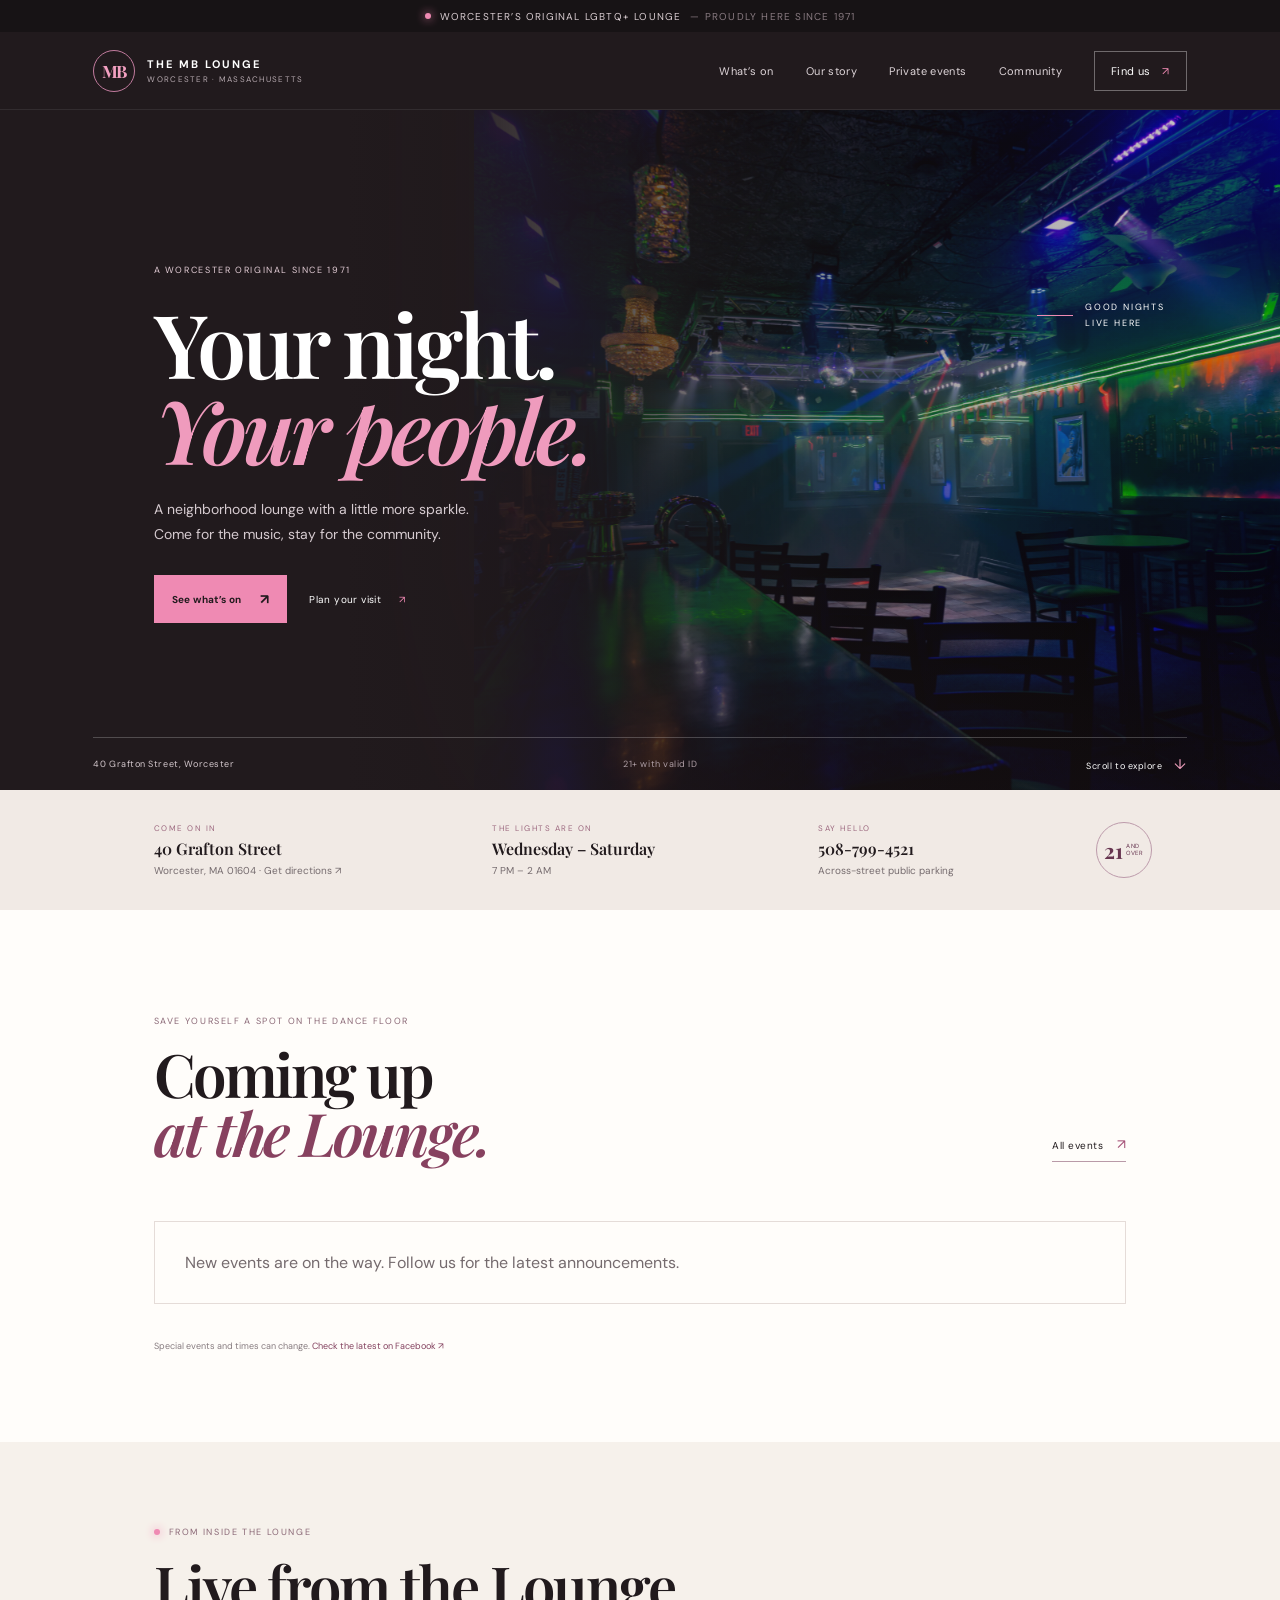
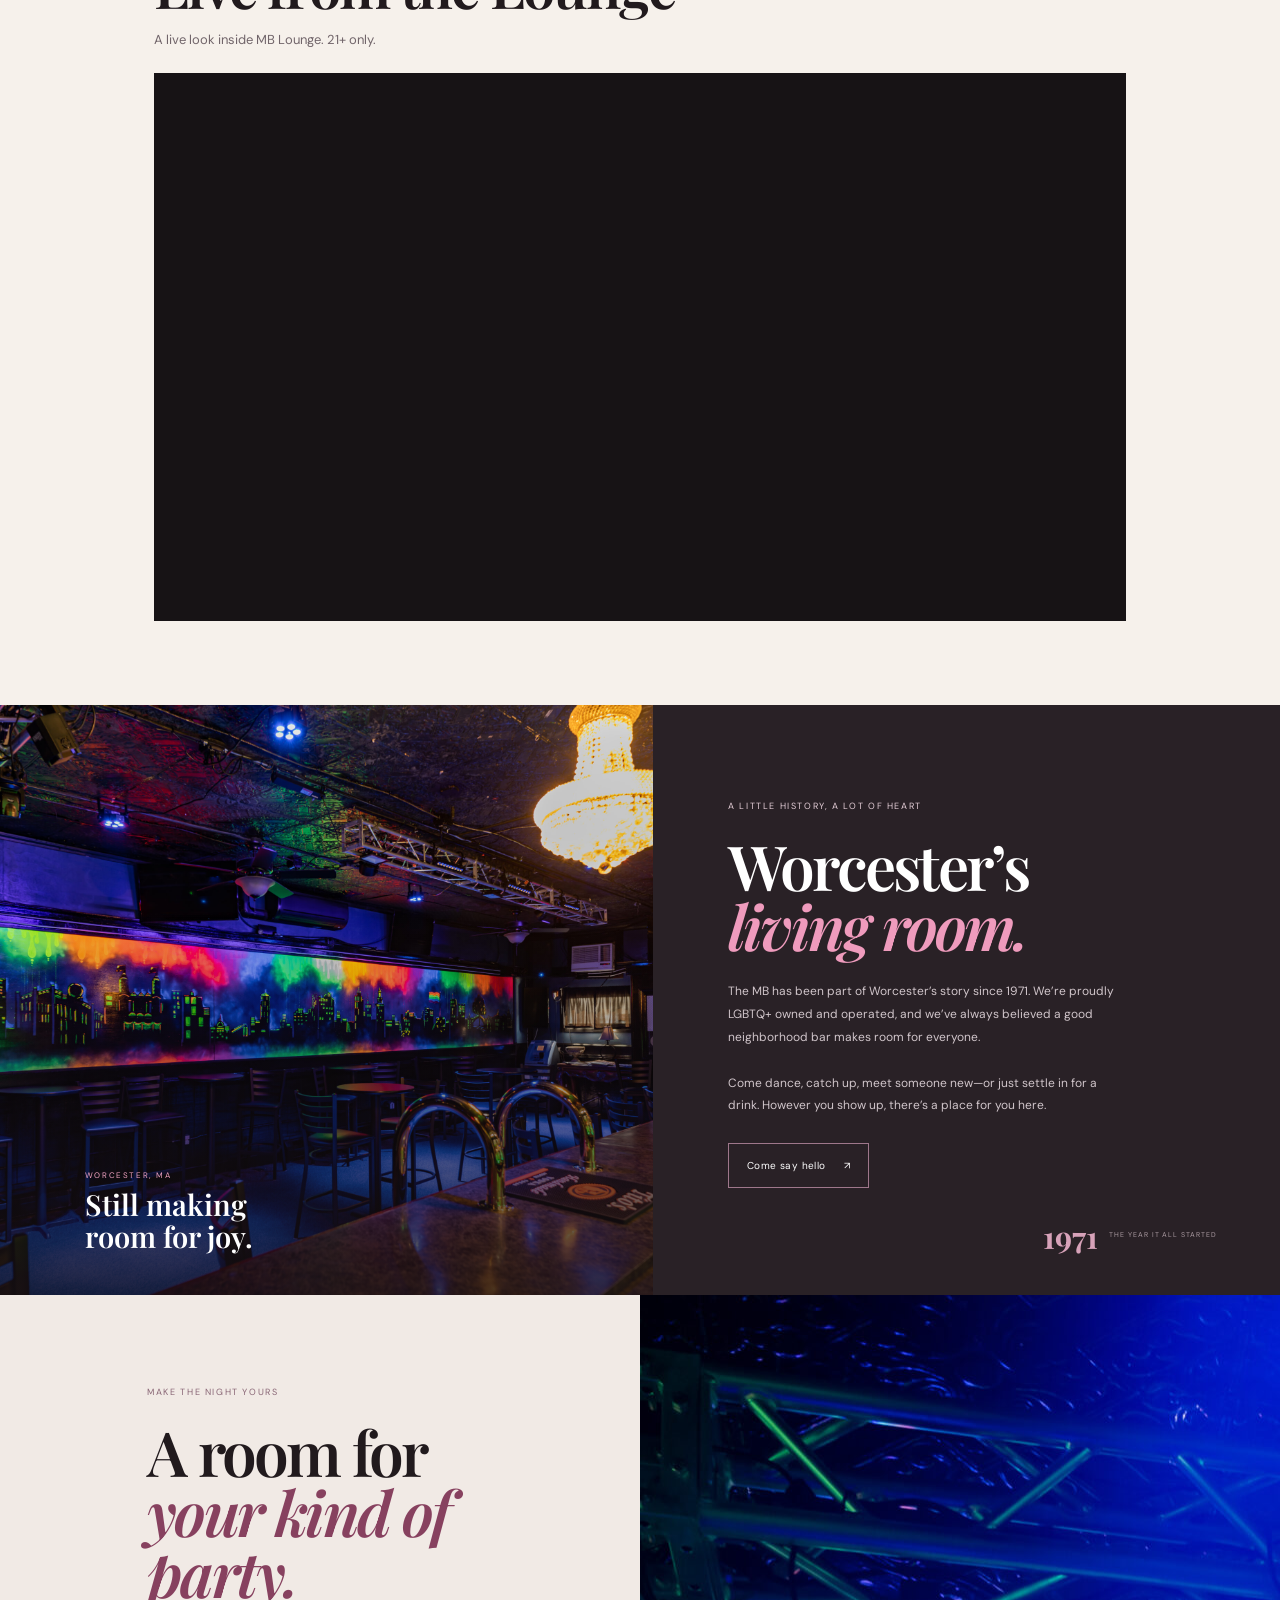
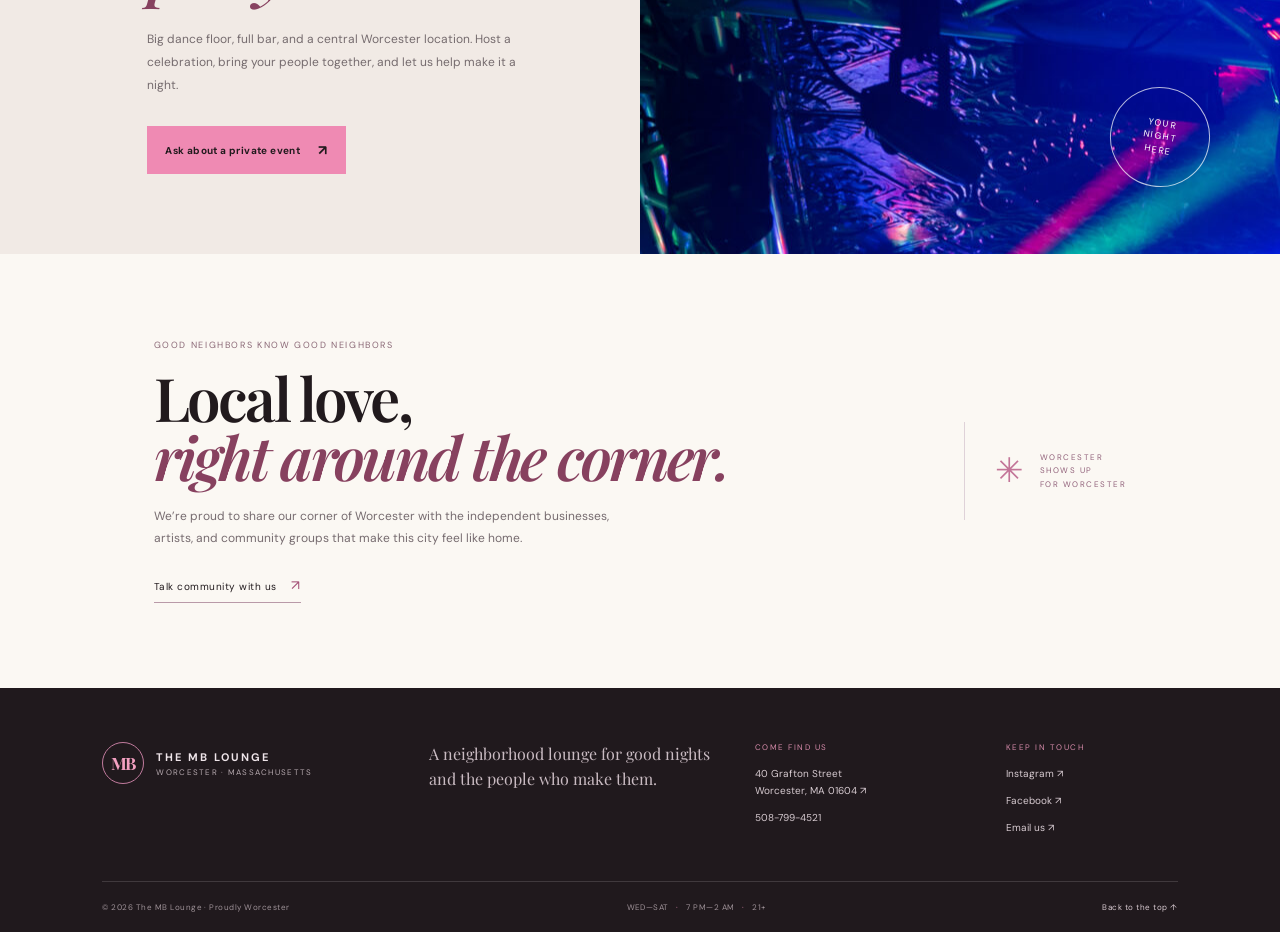
==== index.html @ d14bce2b "Show current events and hide past dates" ====
<!doctype html>
<html lang="en">
  <head>
    <meta charset="UTF-8" />
    <meta name="viewport" content="width=device-width, initial-scale=1" />
    <meta name="theme-color" content="#171315" />
    <meta name="description" content="Since 1971, MB Lounge has been Worcester’s neighborhood LGBTQ+ bar for dancing, trivia, live events, and good company." />
    <title>MB Lounge — Worcester, MA</title>
    <link rel="preconnect" href="https://fonts.googleapis.com" />
    <link rel="preconnect" href="https://fonts.gstatic.com" crossorigin />
    <link href="https://fonts.googleapis.com/css2?family=DM+Sans:wght@400;500;600;700&amp;family=Playfair+Display:wght@600;700;800&amp;display=swap" rel="stylesheet" />
    <link rel="stylesheet" href="styles.css?v=4" />
    <link rel="stylesheet" href="cms-styles.css?v=1" />
    <script src="script.js?v=6" defer></script>
  </head>
  <body>
    <a class="skip-link" href="#main">Skip to content</a>
    <div class="announcement"><span class="live-dot" aria-hidden="true"></span> Worcester’s original LGBTQ+ lounge <span class="announcement-since">— proudly here since 1971</span></div>
    <header class="site-header">
      <a class="brand" href="#home" aria-label="MB Lounge home"><span class="brand-mark">MB</span><span class="brand-copy"><strong>THE MB LOUNGE</strong><small>WORCESTER · MASSACHUSETTS</small></span></a>
      <button class="menu-toggle" aria-expanded="false" aria-controls="primary-nav"><span></span><span></span><span class="sr-only">Toggle navigation</span></button>
      <nav id="primary-nav" class="primary-nav" aria-label="Main navigation"><a href="#events">What’s on</a><a href="#about">Our story</a><a href="#private-events">Private events</a><a href="#community">Community</a><a class="nav-contact" href="#visit">Find us <span aria-hidden="true">↗</span></a></nav>
    </header>
    <main id="main">
      <section class="hero" id="home" aria-labelledby="hero-title">
        <div class="hero-image" role="img" aria-label="The MB Lounge dance floor lit in blue and green"></div>
        <div class="hero-shade"></div>
        <div class="hero-content">
          <p class="eyebrow"><span></span> A Worcester original since 1971</p>
          <h1 id="hero-title">Your night.<br /><em>Your people.</em></h1>
          <p class="hero-intro">A neighborhood lounge with a little more sparkle. Come for the music, stay for the community.</p>
          <div class="hero-actions"><a class="button button-primary" href="#events">See what’s on <span aria-hidden="true">↘</span></a><a class="button button-quiet" href="#visit">Plan your visit <span aria-hidden="true">↗</span></a></div>
        </div>
        <div class="hero-note"><span class="note-rule"></span><span>GOOD NIGHTS<br />LIVE HERE</span></div>
        <div class="hero-bottom"><span>40 Grafton Street, Worcester</span><span class="hero-bottom-center">21+ with valid ID</span><a href="#events">Scroll to explore <span aria-hidden="true">↓</span></a></div>
      </section>

      <section class="visit-strip" id="visit" aria-label="Hours and location">
        <div class="visit-item visit-address"><span class="strip-label">COME ON IN</span><strong>40 Grafton Street</strong><span>Worcester, MA 01604 · <a href="https://maps.google.com/?q=40+Grafton+Street,+Worcester,+MA" target="_blank" rel="noreferrer">Get directions ↗</a></span></div>
        <div class="visit-item visit-hours"><span class="strip-label">THE LIGHTS ARE ON</span><strong>Wednesday – Saturday</strong><span>7 PM – 2 AM</span></div>
        <div class="visit-item visit-phone"><span class="strip-label">SAY HELLO</span><strong><a href="tel:+15087994521">508-799-4521</a></strong><span>Across-street public parking</span></div>
        <div class="age-badge"><span>21</span><small>AND<br />OVER</small></div>
      </section>

      <section class="section events-section" id="events">
        <div class="section-heading reveal"><div><p class="eyebrow eyebrow-dark"><span></span> Save yourself a spot on the dance floor</p><h2>Coming up<br /><em>at the Lounge.</em></h2></div><a class="text-link" href="https://www.facebook.com/MBLoungeWorcester/events" target="_blank" rel="noreferrer">All events <span aria-hidden="true">↗</span></a></div>
        <div class="event-grid">
          <article class="event-card reveal"><div class="event-date"><span>LIVE</span><strong>NOW</strong></div><div class="event-copy"><span class="event-type">SPECIAL EVENTS</span><h3>Something to celebrate</h3><p>Drag, DJs, theme nights, and more. See what’s coming next.</p><span class="event-time">Check dates and details <i>·</i> 21+</span></div><a class="event-arrow" href="https://www.facebook.com/MBLoungeWorcester/events" target="_blank" rel="noreferrer" aria-label="See upcoming Facebook events">↗</a></article>
          <article class="event-card reveal"><div class="event-date"><span>ON</span><strong>MIC</strong></div><div class="event-copy"><span class="event-type">SING IT YOUR WAY</span><h3>Karaoke nights</h3><p>Your song is waiting. Check our socials for the next sing-along.</p><span class="event-time">Follow for the latest <i>·</i> 21+</span></div><a class="event-arrow" href="https://www.instagram.com/mb.lounge1/" target="_blank" rel="noreferrer" aria-label="See Instagram updates">↗</a></article>
          <article class="event-card event-card-featured reveal"><div class="event-date"><span>AFTER</span><strong>DARK</strong></div><div class="event-copy"><span class="event-type">LIGHTS DOWN, MUSIC UP</span><h3>Dance floor nights</h3><p>Big energy, familiar faces, and a dance floor that feels like yours.</p><span class="event-time">Wed–Sat <i>·</i> 21+</span></div><a class="event-arrow" href="https://www.facebook.com/MBLoungeWorcester/events" target="_blank" rel="noreferrer" aria-label="See event schedule">↗</a></article>
        </div>
        <p class="events-footnote">Special events and times can change. <a href="https://www.facebook.com/MBLoungeWorcester/events" target="_blank" rel="noreferrer">Check the latest on Facebook ↗</a></p>
      </section>

      <section class="story-section" id="about">
        <div class="story-photo reveal"><div class="photo-caption"><span>WORCESTER, MA</span><strong>Still making<br />room for joy.</strong></div></div>
        <div class="story-copy reveal"><p class="eyebrow"><span></span> A little history, a lot of heart</p><h2>Worcester’s<br /><em>living room.</em></h2><p>The MB has been part of Worcester’s story since 1971. We’re proudly LGBTQ+ owned and operated, and we’ve always believed a good neighborhood bar makes room for everyone.</p><p>Come dance, catch up, meet someone new—or just settle in for a drink. However you show up, there’s a place for you here.</p><a class="button button-outline" href="#visit">Come say hello <span aria-hidden="true">↗</span></a><div class="story-years"><strong>1971</strong><span>THE YEAR IT ALL<br />STARTED</span></div></div>
      </section>

      <section class="private-section" id="private-events"><div class="private-copy reveal"><p class="eyebrow"><span></span> Make the night yours</p><h2>A room for<br /><em>your kind of party.</em></h2><p>Big dance floor, full bar, and a central Worcester location. Host a celebration, bring your people together, and let us help make it a night.</p><a class="button button-primary" href="mailto:mblounge1@gmail.com">Ask about a private event <span aria-hidden="true">↗</span></a></div><div class="private-image reveal" role="img" aria-label="Colorful dance floor lights at a lively celebration"><span class="image-stamp">YOUR<br />NIGHT<br />HERE</span></div></section>

      <section class="community-section" id="community"><div class="community-inner reveal"><p class="eyebrow eyebrow-dark"><span></span> Good neighbors know good neighbors</p><h2>Local love,<br /><em>right around the corner.</em></h2><p>We’re proud to share our corner of Worcester with the independent businesses, artists, and community groups that make this city feel like home.</p><a class="text-link" href="mailto:mblounge1@gmail.com">Talk community with us <span aria-hidden="true">↗</span></a></div><div class="community-side"><span class="community-star">✳</span><span>WORCESTER<br />SHOWS UP<br />FOR WORCESTER</span></div></section>
    </main>
    <footer class="site-footer"><div class="footer-main"><a class="brand brand-footer" href="#home"><span class="brand-mark">MB</span><span class="brand-copy"><strong>THE MB LOUNGE</strong><small>WORCESTER · MASSACHUSETTS</small></span></a><div class="footer-blurb">A neighborhood lounge for good nights<br />and the people who make them.</div><div class="footer-contact"><span class="strip-label">COME FIND US</span><a href="https://maps.google.com/?q=40+Grafton+Street,+Worcester,+MA" target="_blank" rel="noreferrer">40 Grafton Street<br />Worcester, MA 01604 ↗</a><a href="tel:+15087994521">508-799-4521</a></div><div class="footer-contact"><span class="strip-label">KEEP IN TOUCH</span><a href="https://www.instagram.com/mb.lounge1/" target="_blank" rel="noreferrer">Instagram ↗</a><a href="https://www.facebook.com/MBLoungeWorcester/" target="_blank" rel="noreferrer">Facebook ↗</a><a href="mailto:mblounge1@gmail.com">Email us ↗</a></div></div><div class="footer-bottom"><span>© <span id="year"></span> The MB Lounge · Proudly Worcester</span><span>WED—SAT <i>·</i> 7 PM—2 AM <i>·</i> 21+</span><a href="#home">Back to the top ↑</a></div></footer>
  </body>
</html>
---- styles.css ----
:root{--ink:#211a1d;--plum:#2d2027;--wine:#682b4b;--pink:#ef8ab3;--highlight:#ef9bbd;--cream:#f6f1eb;--paper:#fffdfa;--muted:#8e8386;--line:rgba(255,255,255,.15);--serif:'Playfair Display',Georgia,serif;--sans:'DM Sans',Arial,sans-serif}*{box-sizing:border-box}html{scroll-behavior:smooth;scroll-padding-top:90px}body{margin:0;background:var(--paper);color:var(--ink);font-family:var(--sans);font-size:16px;-webkit-font-smoothing:antialiased}a{color:inherit}.skip-link{position:absolute;top:-60px;left:16px;z-index:20;background:white;padding:12px}.skip-link:focus{top:10px}.sr-only{position:absolute;width:1px;height:1px;padding:0;margin:-1px;overflow:hidden;clip:rect(0,0,0,0);white-space:nowrap;border:0}.announcement{height:32px;background:#171315;color:#d9cdd1;display:flex;align-items:center;justify-content:center;gap:9px;font-size:10px;letter-spacing:.12em;text-transform:uppercase}.live-dot,.eyebrow>span{display:inline-block;width:6px;height:6px;background:var(--pink);border-radius:50%;box-shadow:0 0 10px #f287b3}.announcement-since{color:#887a80}.site-header{height:78px;padding:0 7.3%;background:#211a1d;color:white;display:flex;align-items:center;justify-content:space-between;position:relative;z-index:10;border-bottom:1px solid rgba(255,255,255,.08)}.brand{display:flex;align-items:center;gap:12px;text-decoration:none}.brand-mark{height:42px;width:42px;border:1px solid #c17b9d;color:#f3a0c1;border-radius:50%;display:grid;place-items:center;font:700 17px var(--serif);letter-spacing:-2px;padding-right:2px}.brand-copy{display:flex;flex-direction:column;gap:3px}.brand-copy strong{font-size:11px;letter-spacing:.18em}.brand-copy small{font-size:8px;letter-spacing:.16em;color:#b6a9af}.primary-nav{display:flex;gap:32px;align-items:center}.primary-nav>a{font-size:11px;letter-spacing:.035em;text-decoration:none;color:#ded5d9;transition:color .2s}.primary-nav>a:hover,.primary-nav>a:focus-visible{color:#f3a0c1}.primary-nav .nav-contact{border:1px solid rgba(255,255,255,.35);padding:12px 16px;color:white}.nav-contact span{margin-left:8px;color:var(--pink)}.menu-toggle{display:none}.hero{height:min(680px,calc(100svh - 110px));min-height:560px;background:var(--ink);color:white;position:relative;overflow:hidden;display:flex;align-items:center}.hero-image,.hero-shade{position:absolute;inset:0}.hero-image{left:37%;background-image:url('assets/lounge/mb-lounge-dance-floor.jpg');background-position:center 45%;background-size:cover;animation:hero-arrive 1.3s ease-out both}.hero-shade{background:linear-gradient(90deg,var(--ink) 0%,var(--ink) 27%,rgba(33,26,29,.91) 39%,rgba(33,26,29,.43) 66%,rgba(33,26,29,.2) 100%),linear-gradient(0deg,rgba(20,13,17,.56),transparent 32%)}.hero-content{position:relative;z-index:1;margin-left:12%;margin-top:-13px;max-width:500px;animation:content-arrive .8s .12s both}.eyebrow{font-size:9px;letter-spacing:.18em;text-transform:uppercase;color:#e3cdd6;display:flex;align-items:center;gap:9px;margin:0 0 24px}.eyebrow>span{flex:none}.hero h1,.section h2,.story-copy h2,.private-copy h2,.community-inner h2{font:600 clamp(52px,7vw,88px)/.98 var(--serif);letter-spacing:-.045em;margin:0}.hero h1 em,.section h2 em,.story-copy h2 em,.private-copy h2 em,.community-inner h2 em{font-weight:600;color:var(--highlight)}.hero-intro{color:#d6cbd0;font-size:14px;line-height:1.8;max-width:350px;margin:25px 0 28px}.hero-actions{display:flex;align-items:center;gap:22px}.button{display:inline-flex;align-items:center;justify-content:space-between;gap:18px;padding:15px 18px;font-size:10px;letter-spacing:.04em;text-decoration:none;transition:transform .2s,background .2s,color .2s,border-color .2s}.button:hover{transform:translateY(-2px)}.button-primary{background:var(--pink);color:var(--ink);font-weight:700}.button-primary:hover{background:#f1a6c4}.button-primary span{font-size:14px}.button-quiet{color:white;padding-left:0}.button-quiet span{color:var(--pink)}.hero-note{position:absolute;right:9%;top:28%;font-size:9px;line-height:1.7;letter-spacing:.2em;color:#fff;text-align:left;display:flex;align-items:center;gap:12px}.note-rule{height:1px;width:36px;background:var(--pink)}.hero-bottom{position:absolute;z-index:1;bottom:0;height:53px;left:7.3%;right:7.3%;border-top:1px solid rgba(255,255,255,.22);display:flex;align-items:center;justify-content:space-between;color:#d4c8cd;font-size:9px;letter-spacing:.06em}.hero-bottom-center{color:#af9fa6}.hero-bottom a{color:white;text-decoration:none}.hero-bottom a span{color:#f1a1bf;margin-left:9px;font-size:14px}.visit-strip{position:relative;display:grid;grid-template-columns:1.25fr 1.2fr 1fr auto;align-items:center;padding:27px 10% 27px 12%;gap:35px;background:#f1eae5;min-height:120px}.visit-item{display:flex;flex-direction:column;gap:5px}.strip-label{font-size:8px;letter-spacing:.19em;color:#9c687f}.visit-item strong{font:600 16px var(--serif)}.visit-item>span:last-child{font-size:10px;color:#756b6e}.visit-item a{text-decoration:none}.visit-item a:hover{text-decoration:underline}.age-badge{height:56px;width:56px;border:1px solid #bd9bab;border-radius:50%;display:flex;align-items:center;justify-content:center;color:#673550;gap:3px}.age-badge>span{font:700 21px var(--serif)}.age-badge small{font-size:6px;line-height:1.1;letter-spacing:.1em}.section{padding:105px 12% 90px}.events-section{background:var(--paper)}.section-heading{display:flex;align-items:flex-end;justify-content:space-between;margin-bottom:43px}.eyebrow-dark{color:#8a6876;margin-bottom:17px}.section h2,.community-inner h2{color:var(--ink);font-size:clamp(42px,5vw,60px)}.section h2 em,.community-inner h2 em{color:#87415f}.text-link{font-size:10px;letter-spacing:.05em;text-decoration:none;border-bottom:1px solid #b99aa8;padding-bottom:8px;white-space:nowrap}.text-link span{color:#a45076;margin-left:10px;font-size:14px}.text-link:hover{color:#8d3f63}.event-grid{display:grid;grid-template-columns:repeat(3,1fr);gap:12px}.event-card{min-height:205px;border:1px solid #e5dcd8;background:#fff;padding:23px 20px;display:grid;grid-template-columns:46px 1fr 22px;gap:15px;position:relative;transition:transform .25s,box-shadow .25s,border-color .25s}.event-card:hover{transform:translateY(-4px);box-shadow:0 16px 35px rgba(52,30,40,.08);border-color:#cbaabd}.event-card-featured{background:#30242b;color:white;border-color:#30242b}.event-date{height:45px;width:44px;border-right:1px solid #d8cbd0;display:flex;flex-direction:column;justify-content:center;gap:2px}.event-card-featured .event-date{border-color:#77636d}.event-date span{font-size:7px;letter-spacing:.15em;color:#997285}.event-date strong{font-size:12px;letter-spacing:.09em}.event-copy{padding-top:2px}.event-type{font-size:7px;letter-spacing:.16em;color:#a8718c}.event-copy h3{font:600 21px var(--serif);margin:11px 0 7px}.event-copy p{font-size:10px;line-height:1.6;color:#82777b;margin:0 0 16px}.event-card-featured .event-copy p{color:#c4b7bd}.event-time{font-size:8px;color:#76686e;letter-spacing:.025em}.event-card-featured .event-time{color:#d4c5cc}.event-time i{font-style:normal;color:#cf7fa0;padding:0 4px}.event-arrow{font-size:13px;color:#a96883;text-decoration:none;justify-self:end}.events-footnote{font-size:9px;color:#867b7f;margin:20px 0 0}.events-footnote a{color:#83415e;text-decoration:none}.story-section{display:grid;grid-template-columns:1.02fr .98fr;min-height:590px;background:#292126;color:white}.story-photo{min-height:590px;position:relative;background:url('assets/lounge/mb-lounge-bar-wide.jpg') center/cover}.story-photo:after{content:'';position:absolute;inset:35% 0 0;background:linear-gradient(0deg,rgba(24,17,21,.8),transparent)}.photo-caption{position:absolute;z-index:1;bottom:42px;left:13%;display:flex;flex-direction:column;gap:8px;color:white}.photo-caption span{font-size:8px;letter-spacing:.2em;color:#f0a3c1}.photo-caption strong{font:600 29px/1.12 var(--serif)}.story-copy{padding:95px 14% 80px 12%;position:relative}.story-copy h2,.private-copy h2{font-size:clamp(43px,5vw,62px)}.story-copy>p:not(.eyebrow),.private-copy>p:not(.eyebrow){font-size:12px;line-height:1.9;color:#d0c5ca;max-width:390px}.story-copy>p:not(.eyebrow){margin:23px 0 12px}.button-outline{border:1px solid #9e778b;color:white;margin-top:14px}.button-outline:hover{background:#4b3442}.story-years{position:absolute;right:10%;bottom:38px;display:flex;align-items:center;gap:11px;color:#d7a2b9}.story-years strong{font:700 31px var(--serif)}.story-years span{font-size:7px;letter-spacing:.14em;line-height:1.5;color:#aa9aa1}.private-section{display:grid;grid-template-columns:1fr 1fr;min-height:500px;background:#f1eae5}.private-copy{padding:91px 8% 80px 23%;align-self:center}.private-copy .eyebrow{color:#896675}.private-copy h2{color:var(--ink)}.private-copy h2 em{color:#87415f}.private-copy>p:not(.eyebrow){color:#756b6e;margin:24px 0}.private-copy .button{margin-top:6px}.private-image{position:relative;min-height:500px;overflow:hidden;background:linear-gradient(0deg,rgba(39,23,33,.28),rgba(39,23,33,.05)),url('assets/lounge/mb-lounge-bar-taps.jpg') center/cover}.image-stamp{position:absolute;right:11%;bottom:12%;width:100px;height:100px;border-radius:50%;border:1px solid rgba(255,255,255,.7);display:grid;place-items:center;text-align:center;color:white;font-size:9px;line-height:1.5;letter-spacing:.17em;transform:rotate(10deg)}.community-section{padding:85px 12%;display:flex;align-items:center;justify-content:space-between;background:#fbf8f3;min-height:365px}.community-inner{max-width:580px}.community-inner>p:not(.eyebrow){font-size:12px;line-height:1.8;max-width:465px;color:#766b6f;margin:20px 0}.community-inner .text-link{display:inline-block;margin-top:7px}.community-side{border-left:1px solid #dfd2d8;padding:20px 0 20px 30px;display:flex;align-items:center;gap:15px;font-size:8px;letter-spacing:.19em;line-height:1.7;color:#91617a}.community-star{font-size:34px;color:#c37598}.site-footer{background:#20191d;color:#eee4e9;padding:54px 8% 0}.footer-main{display:grid;grid-template-columns:1.35fr 1.35fr 1fr .8fr;gap:36px;padding-bottom:45px}.brand-footer{align-self:start}.footer-blurb{font:16px/1.55 var(--serif);color:#c9bbc2}.footer-contact{display:flex;flex-direction:column;gap:10px;align-items:flex-start}.footer-contact .strip-label{color:#d68baa;margin-bottom:3px}.footer-contact>a{font-size:10px;line-height:1.7;text-decoration:none;color:#d7cbd1}.footer-contact>a:hover{color:#f1a6c4}.footer-bottom{border-top:1px solid rgba(255,255,255,.14);min-height:51px;display:flex;align-items:center;justify-content:space-between;color:#9e9298;font-size:8px;letter-spacing:.06em}.footer-bottom i{font-style:normal;color:#e28db0;padding:0 5px}.footer-bottom a{color:#d9cbd2;text-decoration:none}.reveal{opacity:0;transform:translateY(16px);transition:opacity .65s ease,transform .65s cubic-bezier(.2,.7,.2,1)}.reveal.is-visible{opacity:1;transform:translateY(0)}@keyframes content-arrive{from{opacity:0;transform:translateY(12px)}to{opacity:1;transform:translateY(0)}}@keyframes hero-arrive{from{transform:scale(1.04);opacity:.6}to{transform:scale(1);opacity:1}}@media(max-width:900px){.site-header{padding:0 5%}.primary-nav{gap:18px}.primary-nav>a{font-size:10px}.hero-content{margin-left:9%}.visit-strip{padding-left:7%;padding-right:7%;gap:20px}.section{padding-left:8%;padding-right:8%}.event-card{padding:18px 14px;grid-template-columns:40px 1fr 18px;gap:11px}.event-copy h3{font-size:18px}.story-copy{padding-right:9%}.private-copy{padding-left:15%}.community-section{padding-left:8%;padding-right:8%}.footer-main{grid-template-columns:1.2fr 1fr 1fr;gap:28px}.footer-blurb{display:none}}@media(max-width:640px){html{scroll-padding-top:68px}.announcement{font-size:8px;letter-spacing:.08em}.announcement-since{display:none}.site-header{height:66px;padding:0 20px}.brand-mark{width:37px;height:37px}.brand-copy strong{font-size:10px}.brand-copy small{font-size:7px}.menu-toggle{display:flex;width:38px;height:38px;border:1px solid rgba(255,255,255,.2);background:transparent;flex-direction:column;gap:5px;align-items:center;justify-content:center}.menu-toggle span:not(.sr-only){height:1px;width:15px;background:white}.primary-nav{display:none;position:absolute;top:66px;left:0;right:0;background:#211a1d;padding:10px 20px 22px;flex-direction:column;align-items:stretch;gap:0;border-top:1px solid rgba(255,255,255,.12)}.primary-nav.is-open{display:flex}.primary-nav>a{padding:14px 3px;border-bottom:1px solid rgba(255,255,255,.1);font-size:12px}.primary-nav .nav-contact{margin-top:12px;text-align:center;padding:13px}.hero{height:680px;min-height:0;max-height:calc(100svh - 98px);align-items:flex-end}.hero-image{left:0;inset:0;background-position:57% center}.hero-shade{background:linear-gradient(0deg,#211a1d 0%,rgba(33,26,29,.92) 20%,rgba(33,26,29,.35) 67%,rgba(33,26,29,.15) 100%),linear-gradient(90deg,rgba(33,26,29,.28),transparent)}.hero-content{margin:0 24px 112px;max-width:440px}.eyebrow{font-size:8px;margin-bottom:19px}.hero h1{font-size:60px}.hero-intro{font-size:12px;max-width:300px;margin:18px 0 21px}.hero-actions{gap:18px}.button{padding:14px;font-size:9px}.button-quiet{padding-left:0}.hero-note{right:22px;top:29%;font-size:7px}.note-rule{width:23px}.hero-bottom{left:20px;right:20px;height:45px;font-size:7px}.hero-bottom-center{display:none}.visit-strip{grid-template-columns:1fr 1fr;padding:24px 23px;gap:22px 10px}.visit-item strong{font-size:14px}.visit-item>span:last-child{font-size:9px}.age-badge{position:absolute;right:23px;top:23px;width:47px;height:47px}.visit-address{padding-right:38px}.visit-hours{grid-column:1}.visit-phone{grid-column:2;grid-row:2}.section{padding:72px 22px 62px}.section-heading{align-items:flex-end;margin-bottom:28px}.section h2,.community-inner h2{font-size:43px}.section-heading .text-link{font-size:8px}.event-grid{grid-template-columns:1fr;gap:9px}.event-card{min-height:147px;padding:18px;grid-template-columns:44px 1fr 22px}.event-copy h3{font-size:20px;margin:8px 0 5px}.event-copy p{font-size:10px;margin-bottom:10px}.events-footnote{line-height:1.6}.story-section{grid-template-columns:1fr}.story-photo{min-height:365px}.photo-caption{left:24px;bottom:25px}.photo-caption strong{font-size:26px}.story-copy{padding:64px 25px 100px;min-height:470px}.story-copy h2,.private-copy h2{font-size:46px}.story-copy>p:not(.eyebrow),.private-copy>p:not(.eyebrow){font-size:11px}.story-years{right:24px;bottom:27px}.private-section{grid-template-columns:1fr}.private-copy{padding:70px 24px 52px}.private-image{min-height:340px}.image-stamp{width:83px;height:83px;font-size:7px}.community-section{padding:65px 24px;min-height:0;align-items:flex-start}.community-inner>p:not(.eyebrow){font-size:11px}.community-side{display:none}.site-footer{padding:37px 23px 0}.footer-main{grid-template-columns:1fr 1fr;gap:28px 18px;padding-bottom:32px}.brand-footer{grid-column:1/-1}.footer-contact>a{font-size:9px}.footer-bottom{padding:15px 0;display:grid;grid-template-columns:1fr auto;gap:9px;font-size:7px}.footer-bottom>span:nth-child(2){grid-column:1/-1;grid-row:2}.footer-bottom a{grid-column:2;grid-row:1}.reveal{transform:translateY(12px)}}@media(prefers-reduced-motion:reduce){*,*::before,*::after{scroll-behavior:auto!important;animation-duration:.01ms!important;animation-iteration-count:1!important;transition-duration:.01ms!important}.reveal{opacity:1;transform:none}}

.brand-logo{display:block;max-width:145px;max-height:46px;width:auto;height:auto;object-fit:contain}.brand-footer .brand-logo{max-height:42px}html[data-content-width=compact] .section,html[data-content-width=compact] .story-copy,html[data-content-width=compact] .private-copy,html[data-content-width=compact] .community-section{padding-left:max(12%,calc((100% - 980px)/2));padding-right:max(12%,calc((100% - 980px)/2))}html[data-content-width=wide] .section,html[data-content-width=wide] .story-copy,html[data-content-width=wide] .private-copy,html[data-content-width=wide] .community-section{padding-left:7%;padding-right:7%}html[data-section-spacing=compact] .section,html[data-section-spacing=compact] .community-section{padding-top:60px;padding-bottom:55px}html[data-section-spacing=spacious] .section,html[data-section-spacing=spacious] .community-section{padding-top:125px;padding-bottom:110px}.live-video-section,.cms-rich-section,.cms-gallery-section,.cms-logo-section{padding:84px 12%;background:var(--cream);color:var(--ink)}.live-video-inner,.cms-rich-inner,.cms-gallery-inner,.cms-logo-inner{max-width:1120px;margin:0 auto}.live-video-inner>h2,.cms-rich-inner>h2,.cms-gallery-inner>h2,.cms-logo-inner>h2{font:600 clamp(36px,5vw,58px)/1.05 var(--serif);letter-spacing:-.035em;margin:0 0 16px}.live-video-caption{color:#71656a;font-size:13px;margin:0 0 25px}.live-video-frame{position:relative;width:100%;aspect-ratio:16/9;background:#171315 center/cover var(--video-poster,none);overflow:hidden}.live-video-frame.ratio-4-3{aspect-ratio:4/3}.live-video-frame.ratio-1-1{aspect-ratio:1/1}.live-video-frame iframe{position:absolute;inset:0;width:100%;height:100%;border:0}.cms-rich-inner{max-width:820px}.cms-rich-inner>p{max-width:72ch;color:#71656a;line-height:1.85}.cms-promo-section{position:relative;padding:88px 12%;background:linear-gradient(90deg,rgba(33,26,29,.95),rgba(33,26,29,.56)),var(--promo-image) center/cover;background-color:var(--ink);color:white}.cms-promo-inner{max-width:880px;margin:0 auto}.cms-promo-inner>h2{font:600 clamp(40px,6vw,68px)/1.02 var(--serif);margin:0 0 16px}.cms-promo-inner>p{max-width:560px;line-height:1.8;color:#e5d8df}.cms-gallery-grid{display:grid;grid-template-columns:repeat(3,1fr);gap:12px;margin-top:28px}.cms-gallery-grid img{display:block;width:100%;height:270px;object-fit:cover}.cms-logo-grid{display:grid;grid-template-columns:repeat(auto-fit,minmax(150px,1fr));gap:20px;margin-top:28px}.cms-partner-logo{min-height:105px;padding:18px;display:grid;place-items:center;text-align:center;background:rgba(255,255,255,.75);color:var(--ink);text-decoration:none;font:600 18px var(--serif)}.cms-partner-logo img{max-width:100%;max-height:70px;object-fit:contain}.events-empty{grid-column:1/-1;padding:30px;border:1px solid #e5dcd8;color:#756b6e}.brand-mark{background:transparent} .brand-logo{filter:none}@media(max-width:640px){.live-video-section,.cms-rich-section,.cms-gallery-section,.cms-logo-section{padding:62px 22px}.cms-promo-section{padding:66px 24px}.cms-gallery-grid{grid-template-columns:1fr 1fr}.cms-gallery-grid img{height:170px}html[data-content-width=compact] .section,html[data-content-width=compact] .story-copy,html[data-content-width=compact] .private-copy,html[data-content-width=compact] .community-section,html[data-content-width=wide] .section,html[data-content-width=wide] .story-copy,html[data-content-width=wide] .private-copy,html[data-content-width=wide] .community-section{padding-left:22px;padding-right:22px}html[data-section-spacing=compact] .section,html[data-section-spacing=spacious] .section,html[data-section-spacing=compact] .community-section,html[data-section-spacing=spacious] .community-section{padding-top:66px;padding-bottom:60px}}@media(prefers-reduced-motion:reduce){.hero-image{animation:none}}
---- cms-styles.css ----
.cms-logo-ticker-section{padding:30px 7%;background:#fffdfa;color:#211a1d;border-top:1px solid #eee6e2;border-bottom:1px solid #eee6e2}
.cms-logo-ticker-inner{max-width:1280px;margin:0 auto}
.cms-logo-ticker-heading{margin:0 0 18px;text-align:center;font:600 10px/1.4 var(--sans);letter-spacing:.18em;text-transform:uppercase;color:#8e8386}
.cms-logo-ticker-viewport{overflow:hidden;outline-offset:4px;mask-image:linear-gradient(90deg,transparent,#000 7%,#000 93%,transparent)}
.cms-logo-ticker-track{display:flex;width:max-content;animation:logo-ticker-scroll var(--ticker-duration,34s) linear infinite;will-change:transform}
.cms-logo-ticker-track.ticker-right{animation-name:logo-ticker-scroll-reverse}
.cms-logo-ticker-viewport.pause-on-hover:hover .cms-logo-ticker-track,.cms-logo-ticker-viewport:focus-within .cms-logo-ticker-track{animation-play-state:paused}
.cms-logo-ticker-row{display:flex;align-items:center;gap:var(--ticker-gap,48px);padding-right:var(--ticker-gap,48px)}
.cms-logo-ticker-item{width:clamp(120px,15vw,190px);height:64px;display:grid;place-items:center;flex:0 0 auto;transition:transform .25s ease,opacity .25s ease;opacity:.78}
.cms-logo-ticker-item:hover{transform:translateY(-3px);opacity:1}
.cms-logo-ticker-item img{display:block;max-width:100%;max-height:50px;width:auto;height:auto;object-fit:contain;filter:grayscale(1);transition:filter .25s ease}
.cms-logo-ticker-item:hover img{filter:grayscale(0)}
.cms-logo-ticker-track.ticker-float .cms-logo-ticker-item:nth-child(even){animation:logo-ticker-float 3.8s ease-in-out infinite alternate}
.cms-logo-ticker-track.ticker-static{animation:none;transform:none}
.cms-logo-ticker-track.ticker-static .cms-logo-ticker-row:nth-child(2){display:none}
.brand-logo{display:block;max-width:145px;max-height:46px;width:auto;height:auto;object-fit:contain}
.brand-footer .brand-logo{max-height:42px}
html[data-rounded=true] .event-card,html[data-rounded=true] .button,html[data-rounded=true] .cms-promo-section,html[data-rounded=true] .cms-partner-logo{border-radius:12px}
@keyframes logo-ticker-scroll{from{transform:translateX(0)}to{transform:translateX(-50%)}}
@keyframes logo-ticker-scroll-reverse{from{transform:translateX(-50%)}to{transform:translateX(0)}}
@keyframes logo-ticker-float{from{translate:0 2px}to{translate:0 -3px}}
@media(max-width:640px){.cms-logo-ticker-section{padding:24px 0}.cms-logo-ticker-heading{padding:0 20px}.cms-logo-ticker-item{width:120px;height:55px}.cms-logo-ticker-item img{max-height:42px}}
@media(prefers-reduced-motion:reduce){.cms-logo-ticker-track,.cms-logo-ticker-track.ticker-right,.cms-logo-ticker-track.ticker-float .cms-logo-ticker-item{animation:none!important;transform:none!important}.cms-logo-ticker-track .cms-logo-ticker-row:nth-child(2){display:none}}
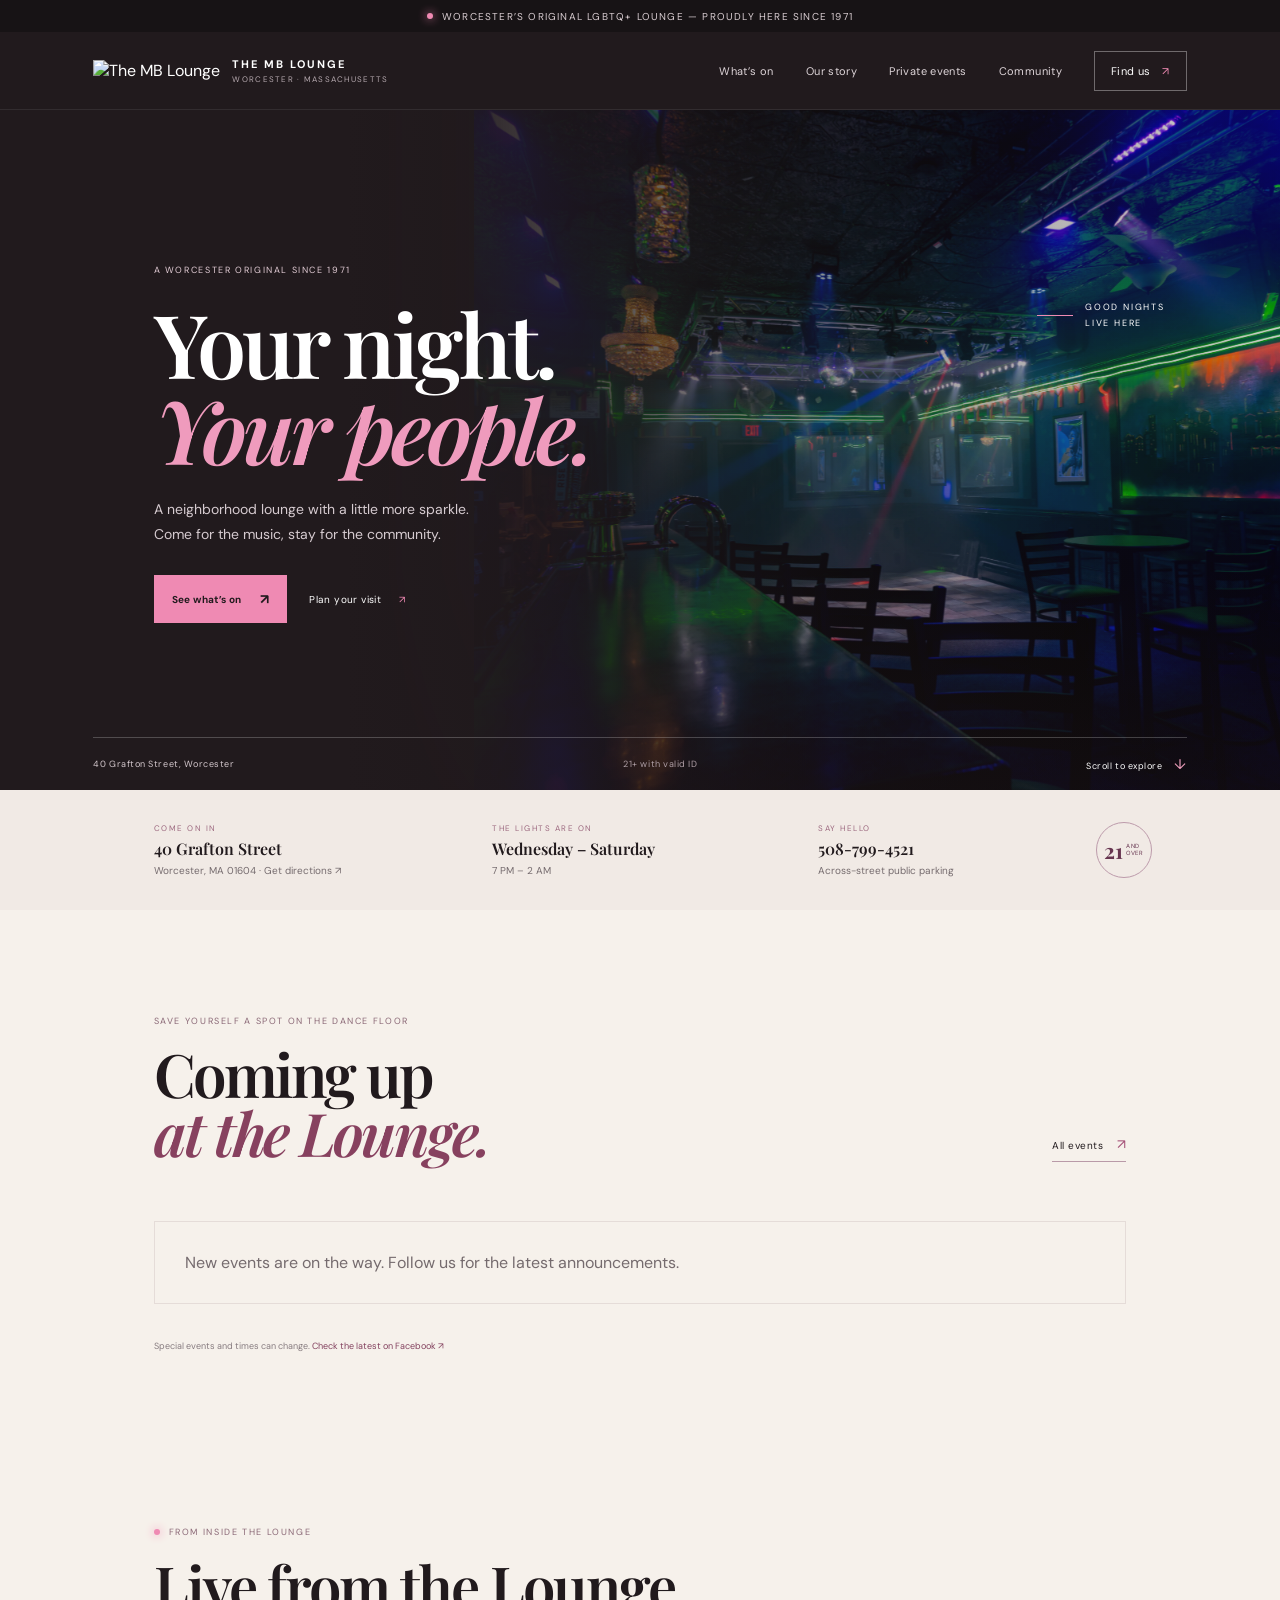
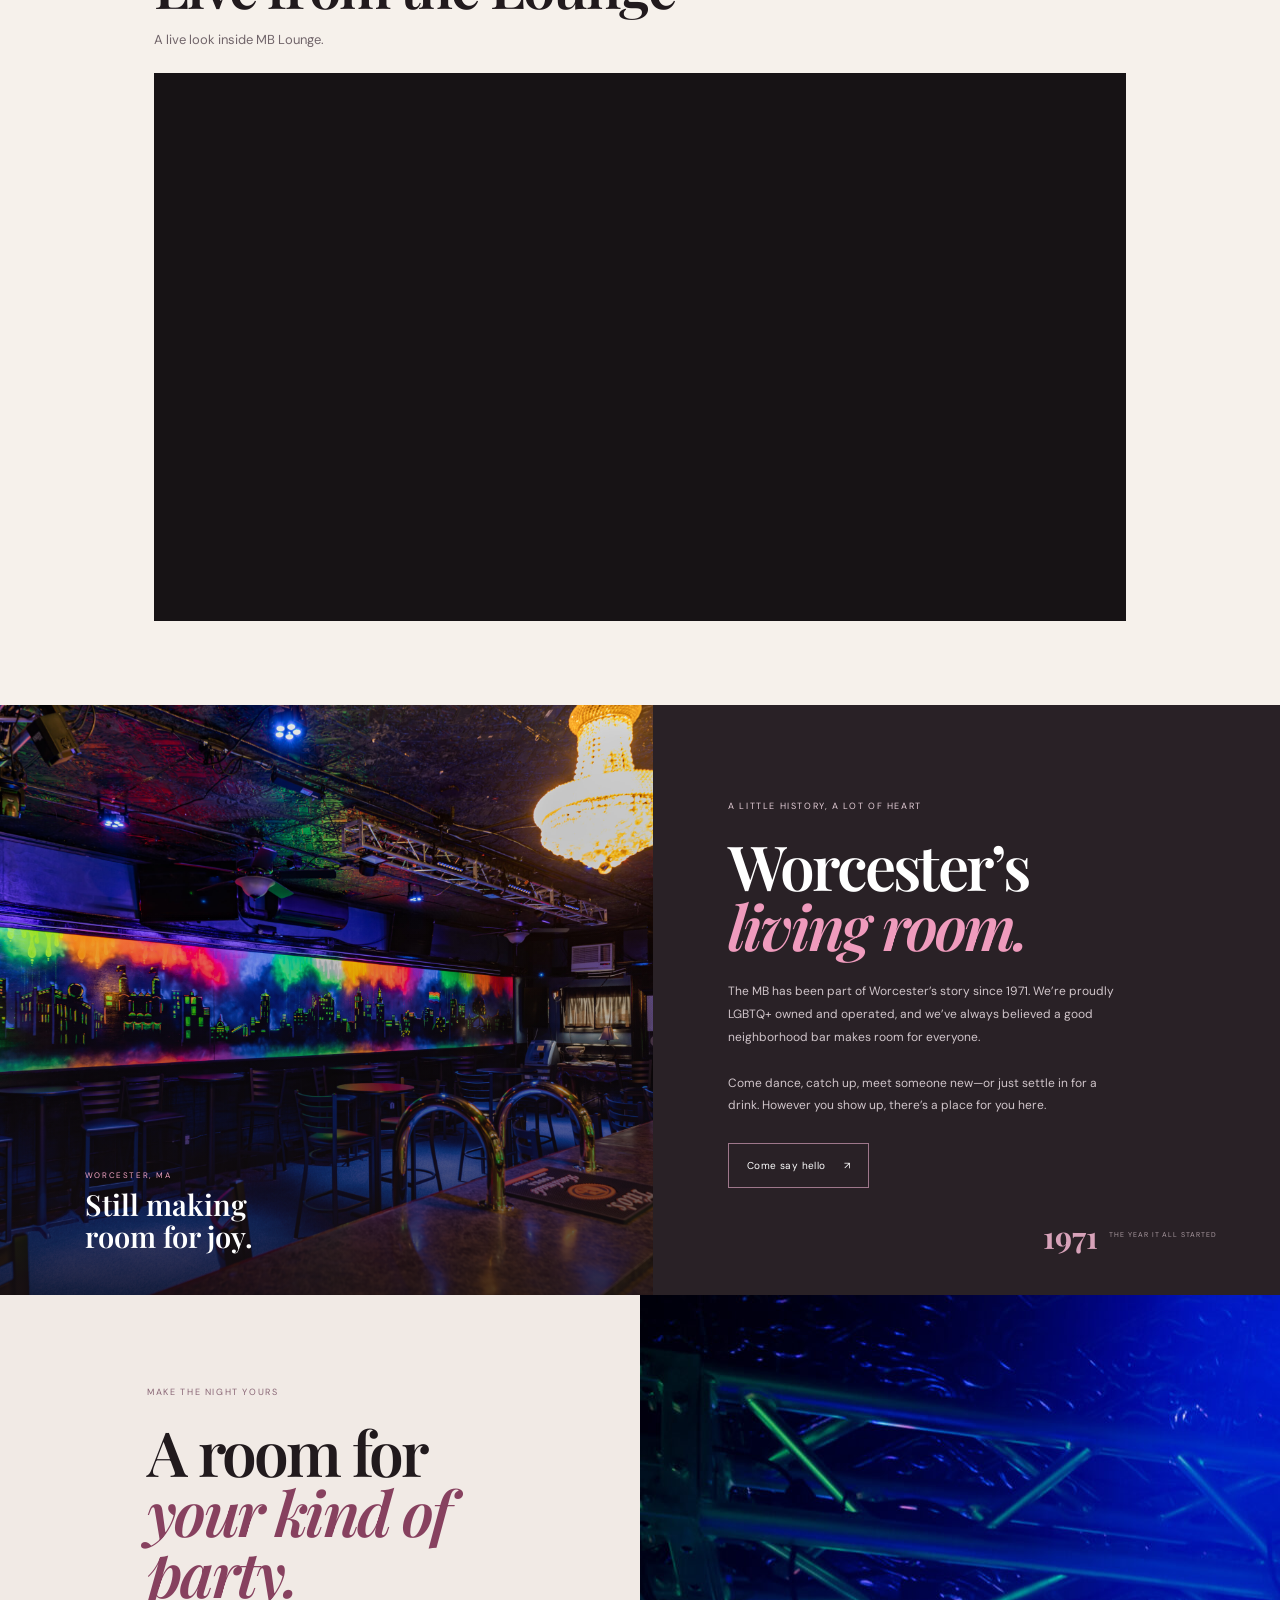
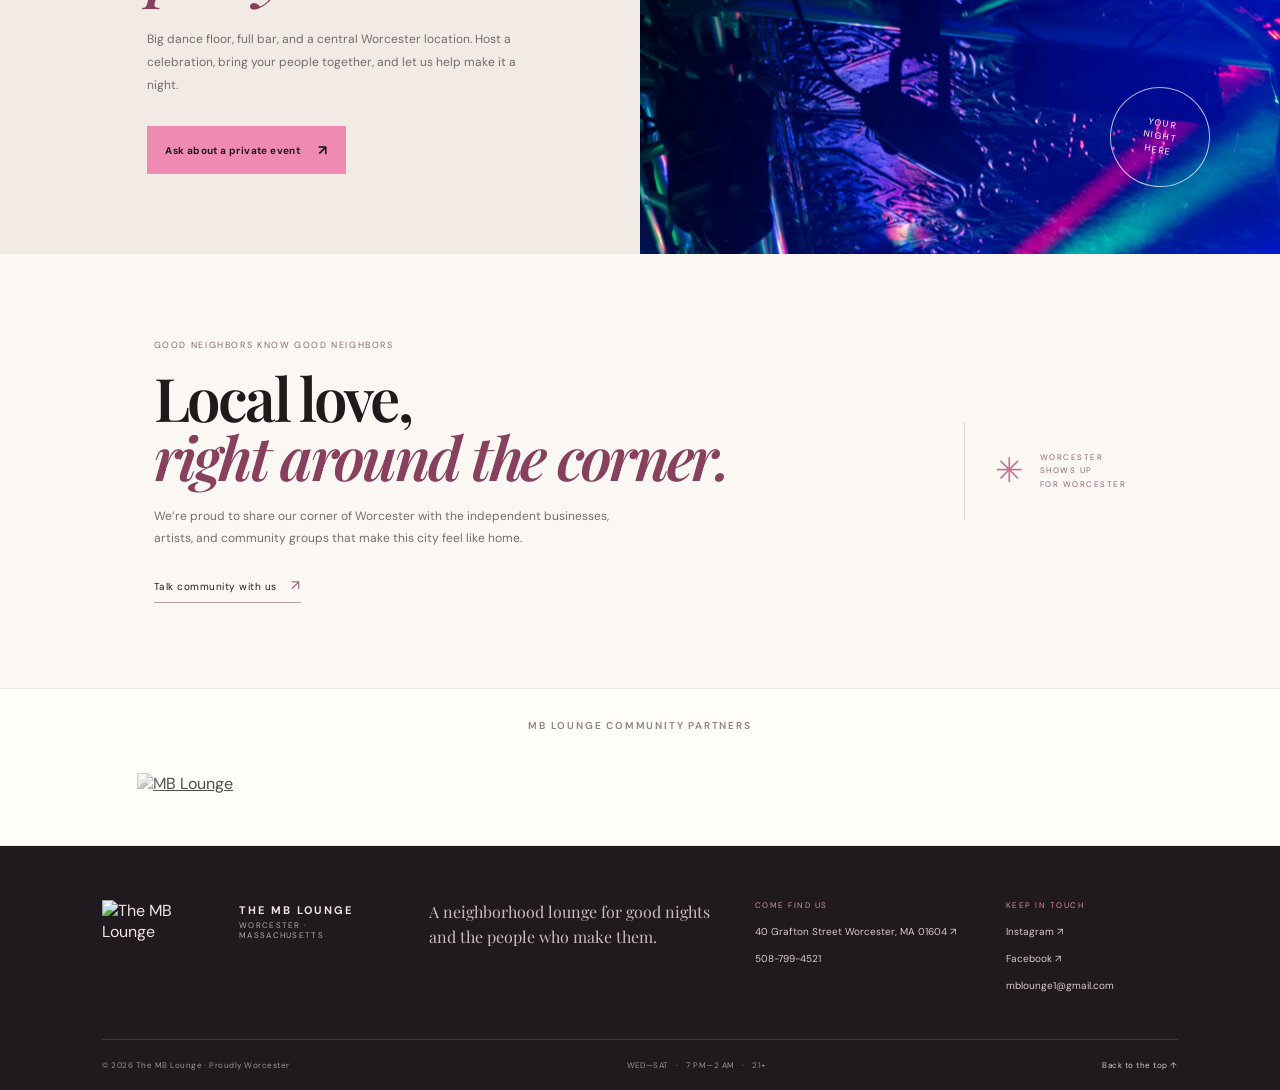
==== commit 4bc4a68b: "Fix published brand logo rendering" ====
--- a/index.html
+++ b/index.html
@@ -11,7 +11,7 @@
     <link href="https://fonts.googleapis.com/css2?family=DM+Sans:wght@400;500;600;700&amp;family=Playfair+Display:wght@600;700;800&amp;display=swap" rel="stylesheet" />
     <link rel="stylesheet" href="styles.css?v=4" />
     <link rel="stylesheet" href="cms-styles.css?v=1" />
-    <script src="script.js?v=6" defer></script>
+    <script src="script.js?v=8" defer></script>
   </head>
   <body>
     <a class="skip-link" href="#main">Skip to content</a>
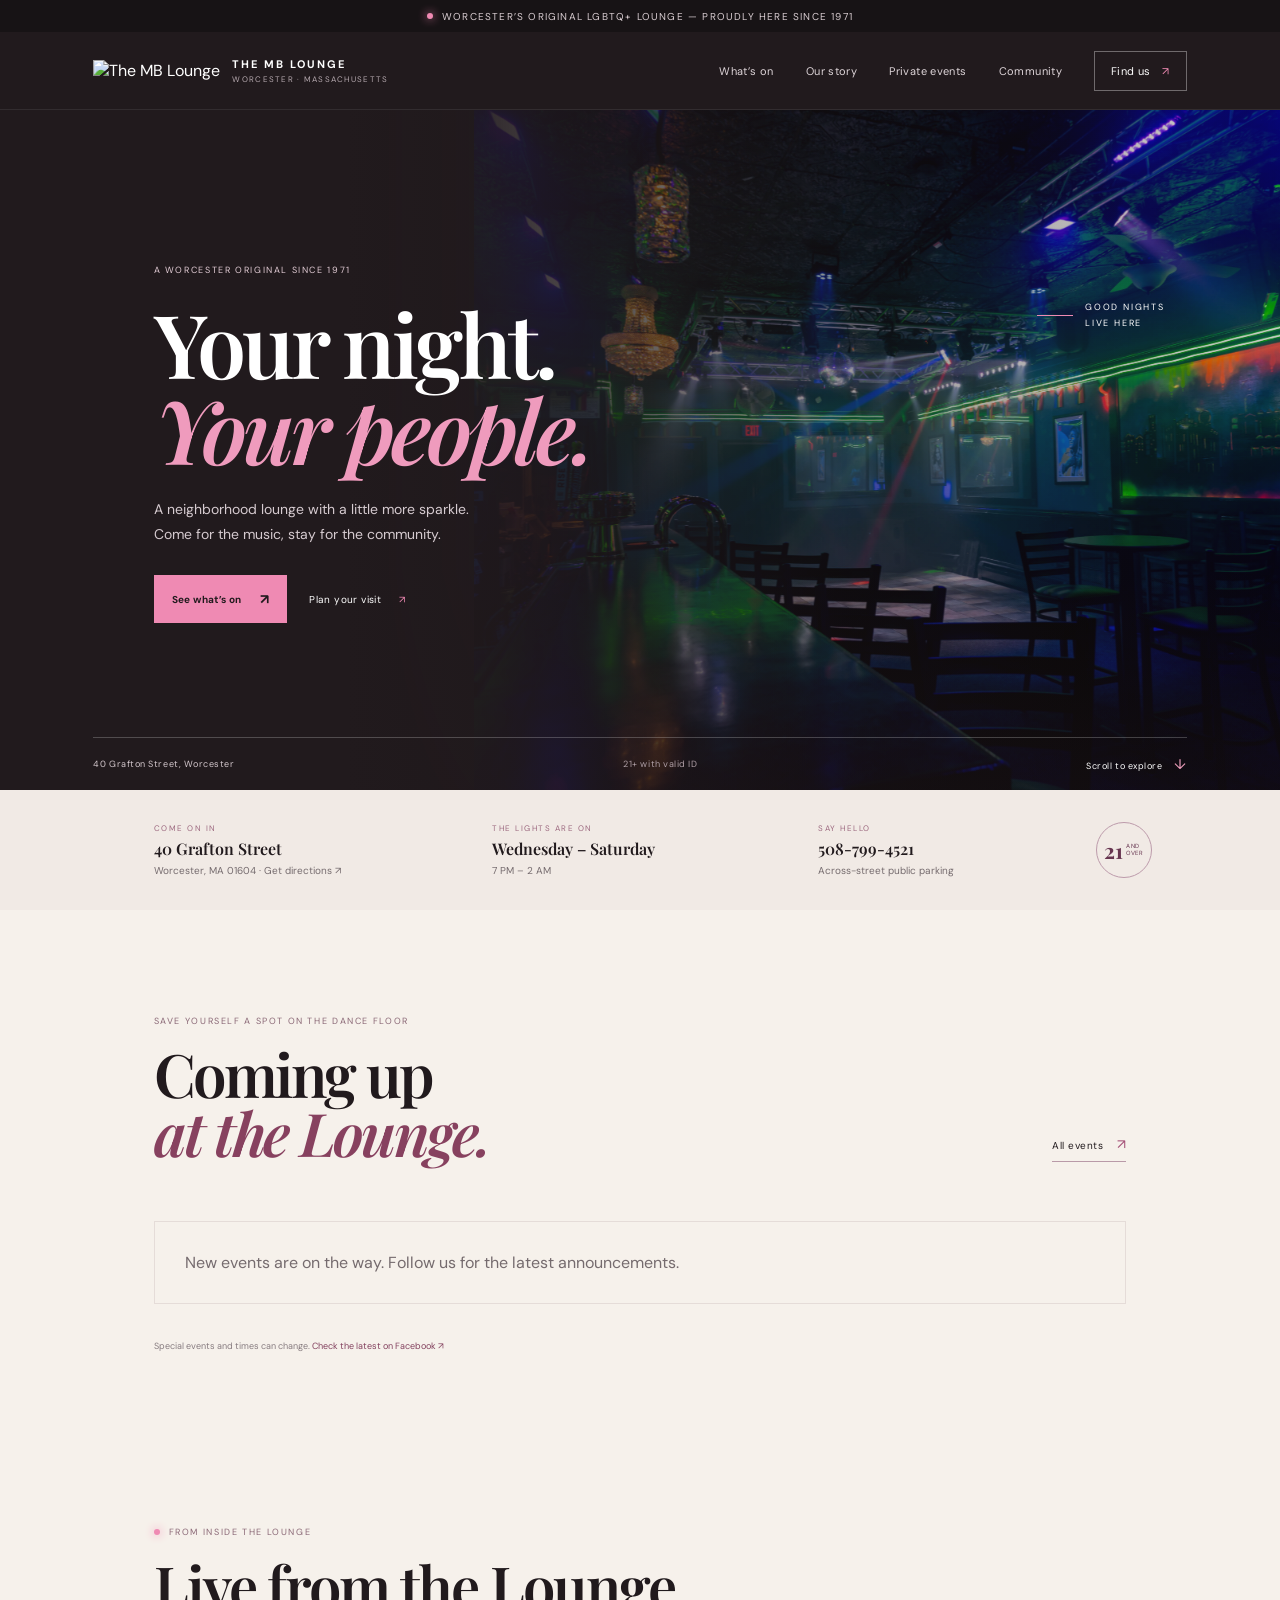
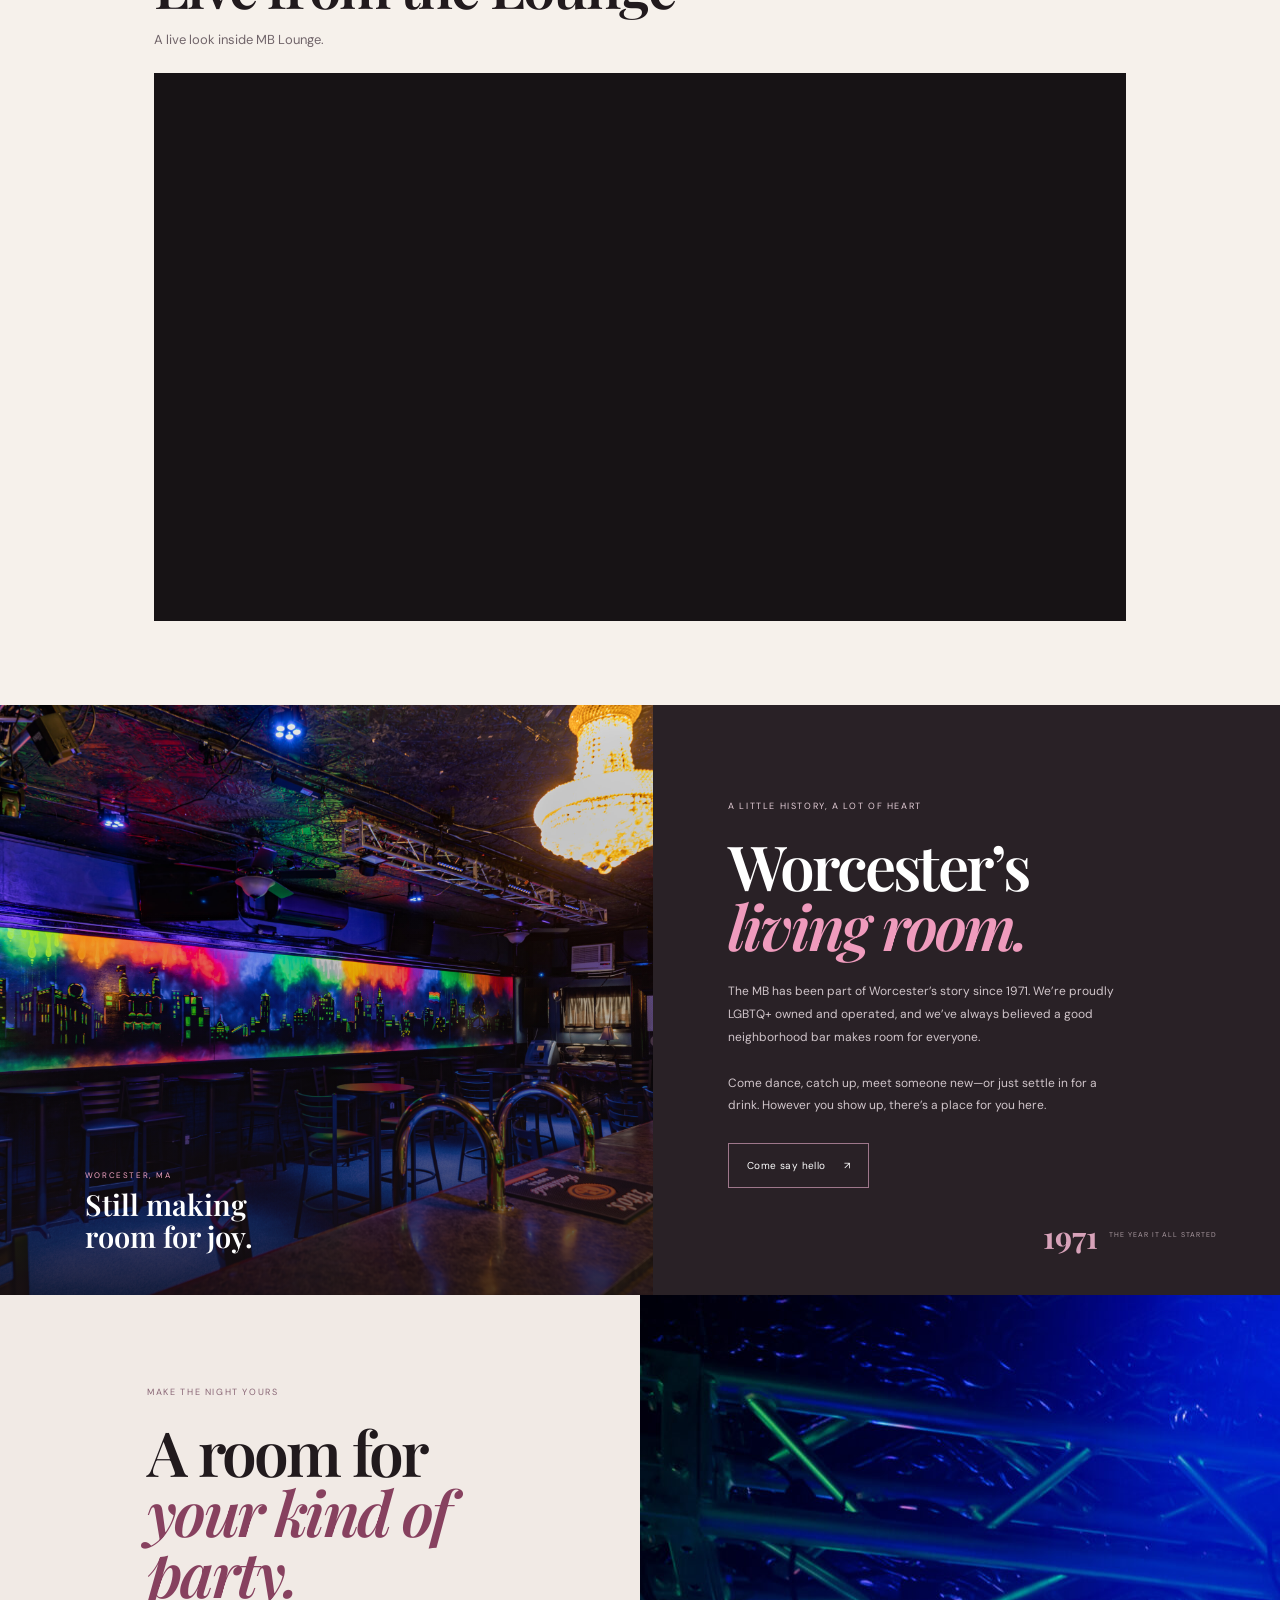
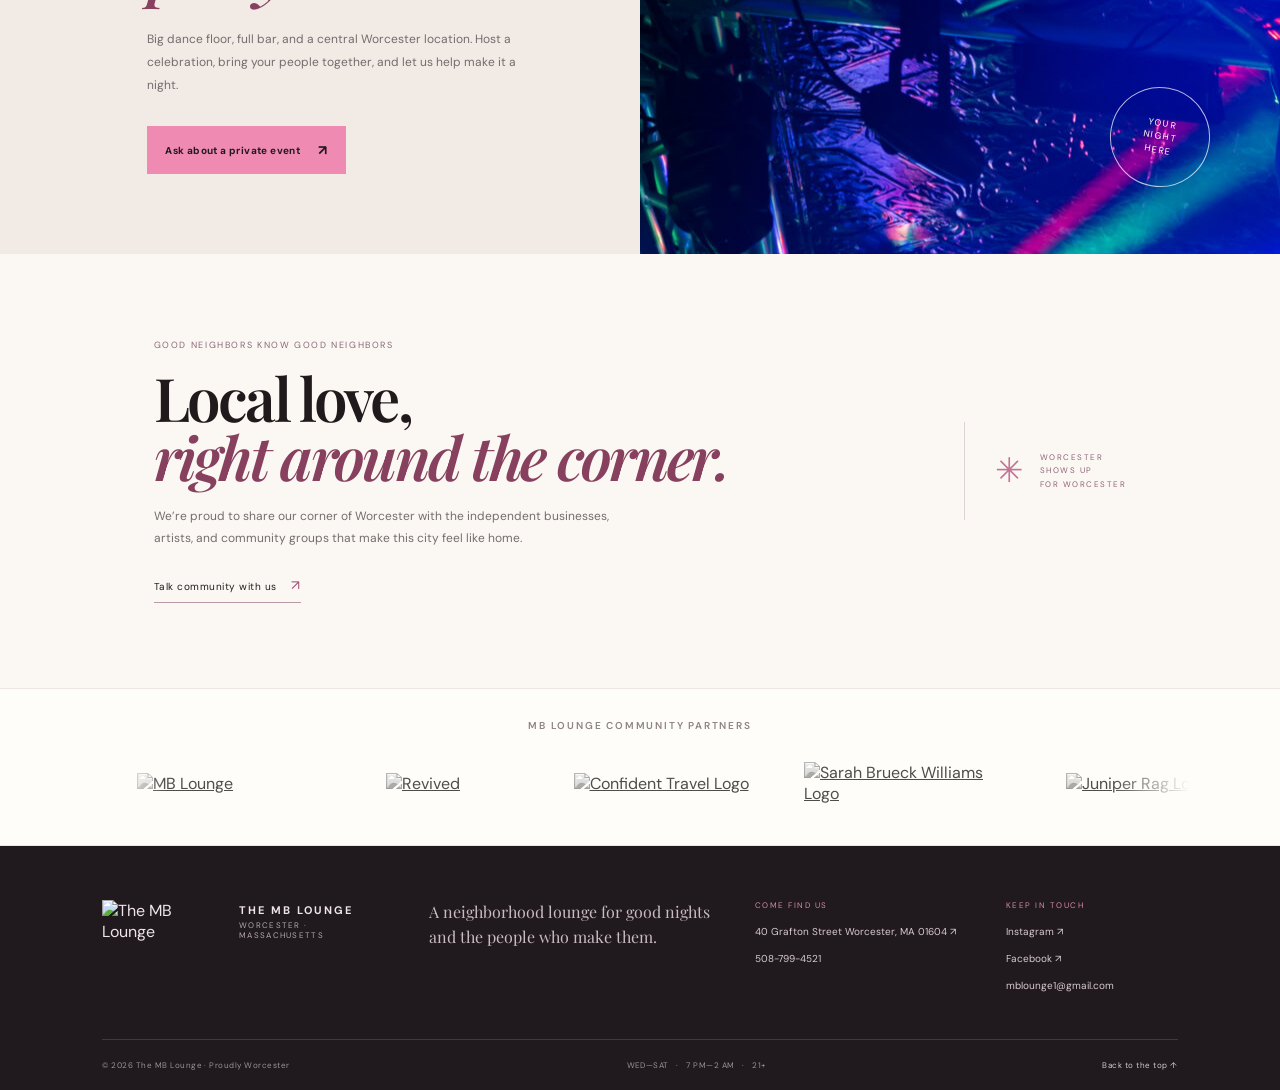
==== commit 66b78adc: "Improve event publishing and calendar actions" ====
--- a/index.html
+++ b/index.html
@@ -10,8 +10,8 @@
     <link rel="preconnect" href="https://fonts.gstatic.com" crossorigin />
     <link href="https://fonts.googleapis.com/css2?family=DM+Sans:wght@400;500;600;700&amp;family=Playfair+Display:wght@600;700;800&amp;display=swap" rel="stylesheet" />
     <link rel="stylesheet" href="styles.css?v=4" />
-    <link rel="stylesheet" href="cms-styles.css?v=1" />
-    <script src="script.js?v=8" defer></script>
+    <link rel="stylesheet" href="cms-styles.css?v=2" />
+    <script src="script.js?v=9" defer></script>
   </head>
   <body>
     <a class="skip-link" href="#main">Skip to content</a>
--- a/cms-styles.css
+++ b/cms-styles.css
@@ -21,3 +21,11 @@
 @keyframes logo-ticker-float{from{translate:0 2px}to{translate:0 -3px}}
 @media(max-width:640px){.cms-logo-ticker-section{padding:24px 0}.cms-logo-ticker-heading{padding:0 20px}.cms-logo-ticker-item{width:120px;height:55px}.cms-logo-ticker-item img{max-height:42px}}
 @media(prefers-reduced-motion:reduce){.cms-logo-ticker-track,.cms-logo-ticker-track.ticker-right,.cms-logo-ticker-track.ticker-float .cms-logo-ticker-item{animation:none!important;transform:none!important}.cms-logo-ticker-track .cms-logo-ticker-row:nth-child(2){display:none}}
+
+/* Event actions remain clear and keyboard-visible on both card treatments. */
+.event-calendar-link{display:inline-flex;align-items:center;min-height:32px;margin-top:10px;color:#87415f;font-size:10px;font-weight:700;text-decoration:none;border-bottom:1px solid #d8bdca;padding:2px 0;transition:color .2s,border-color .2s}
+.event-calendar-link:hover{color:#b04d78;border-color:#b04d78}
+.event-card-featured .event-calendar-link{color:#f0a3c1;border-color:#8f7180}
+.event-card-featured .event-calendar-link:hover{color:#fff;border-color:#fff}
+.event-calendar-link:focus-visible{outline:2px solid #5688f7;outline-offset:3px;border-radius:2px}
+@media(max-width:640px){.event-calendar-link{font-size:11px;min-height:36px;margin-top:7px}}
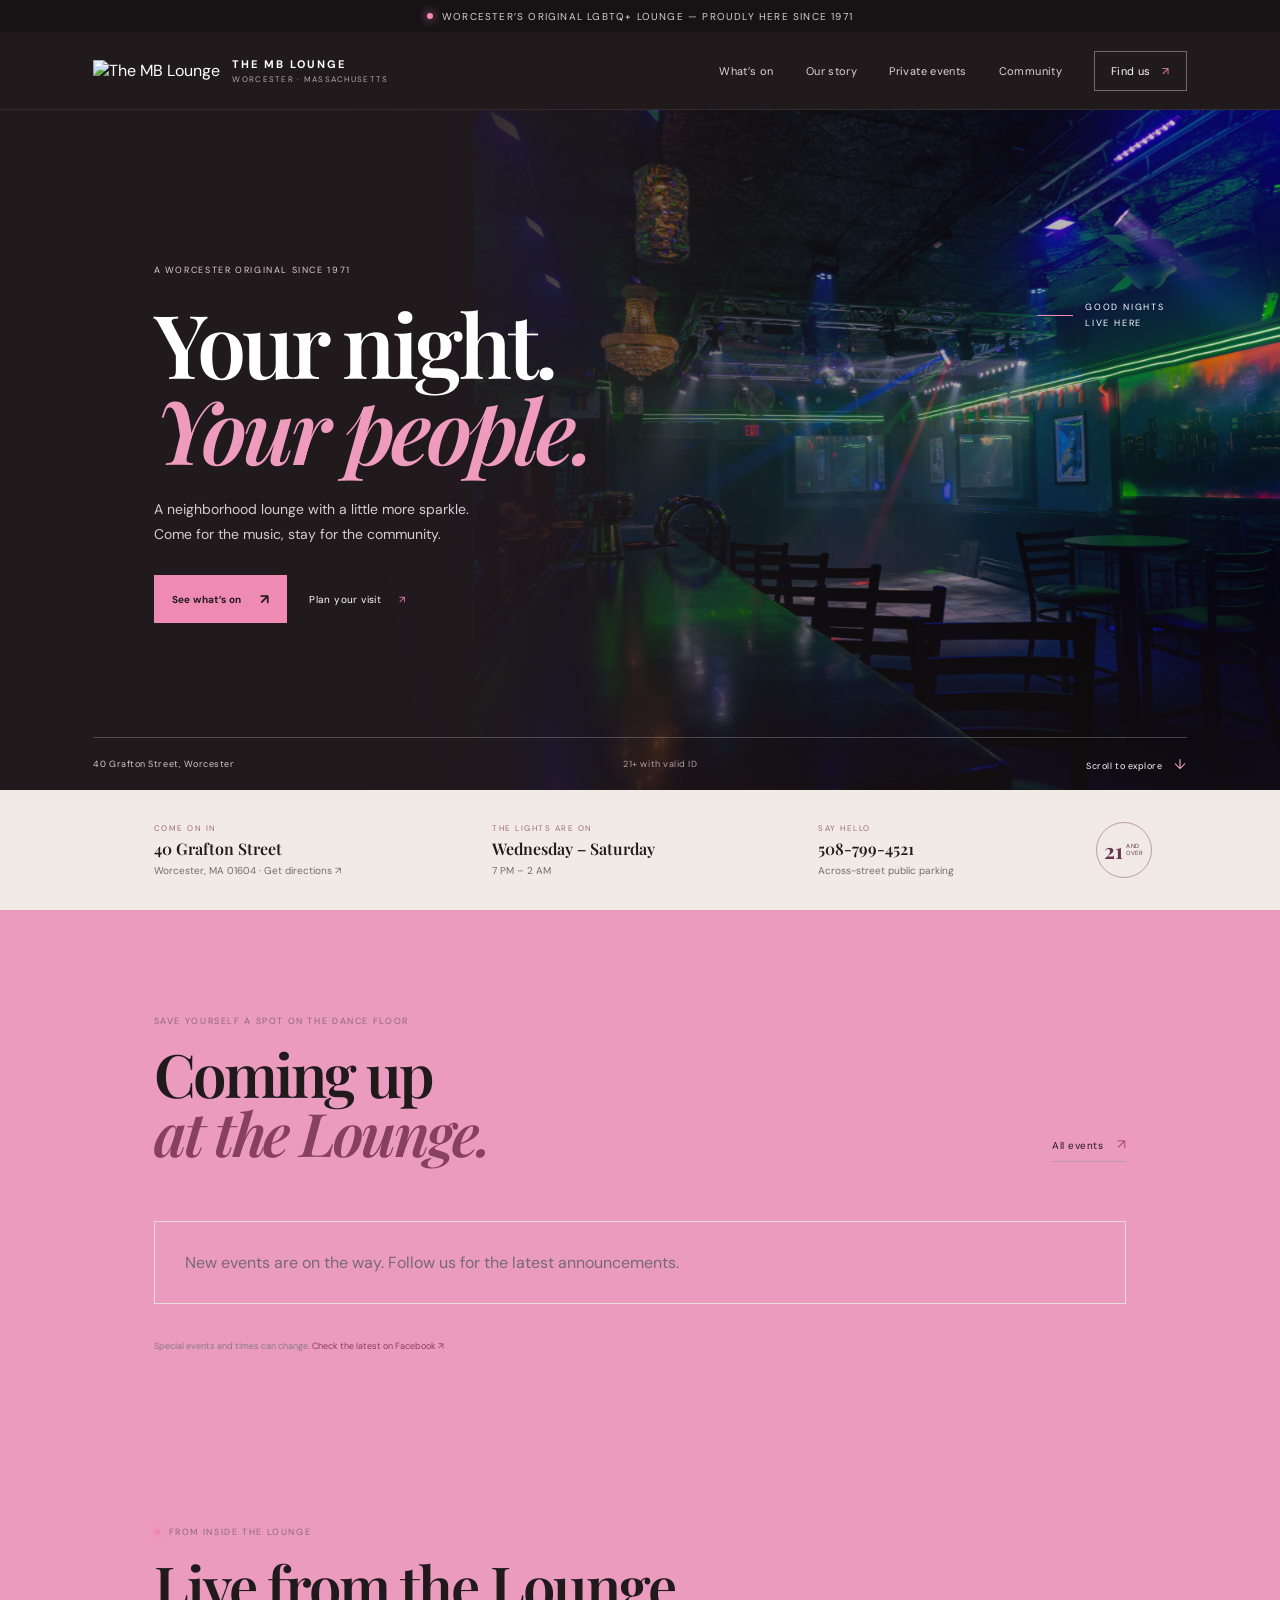
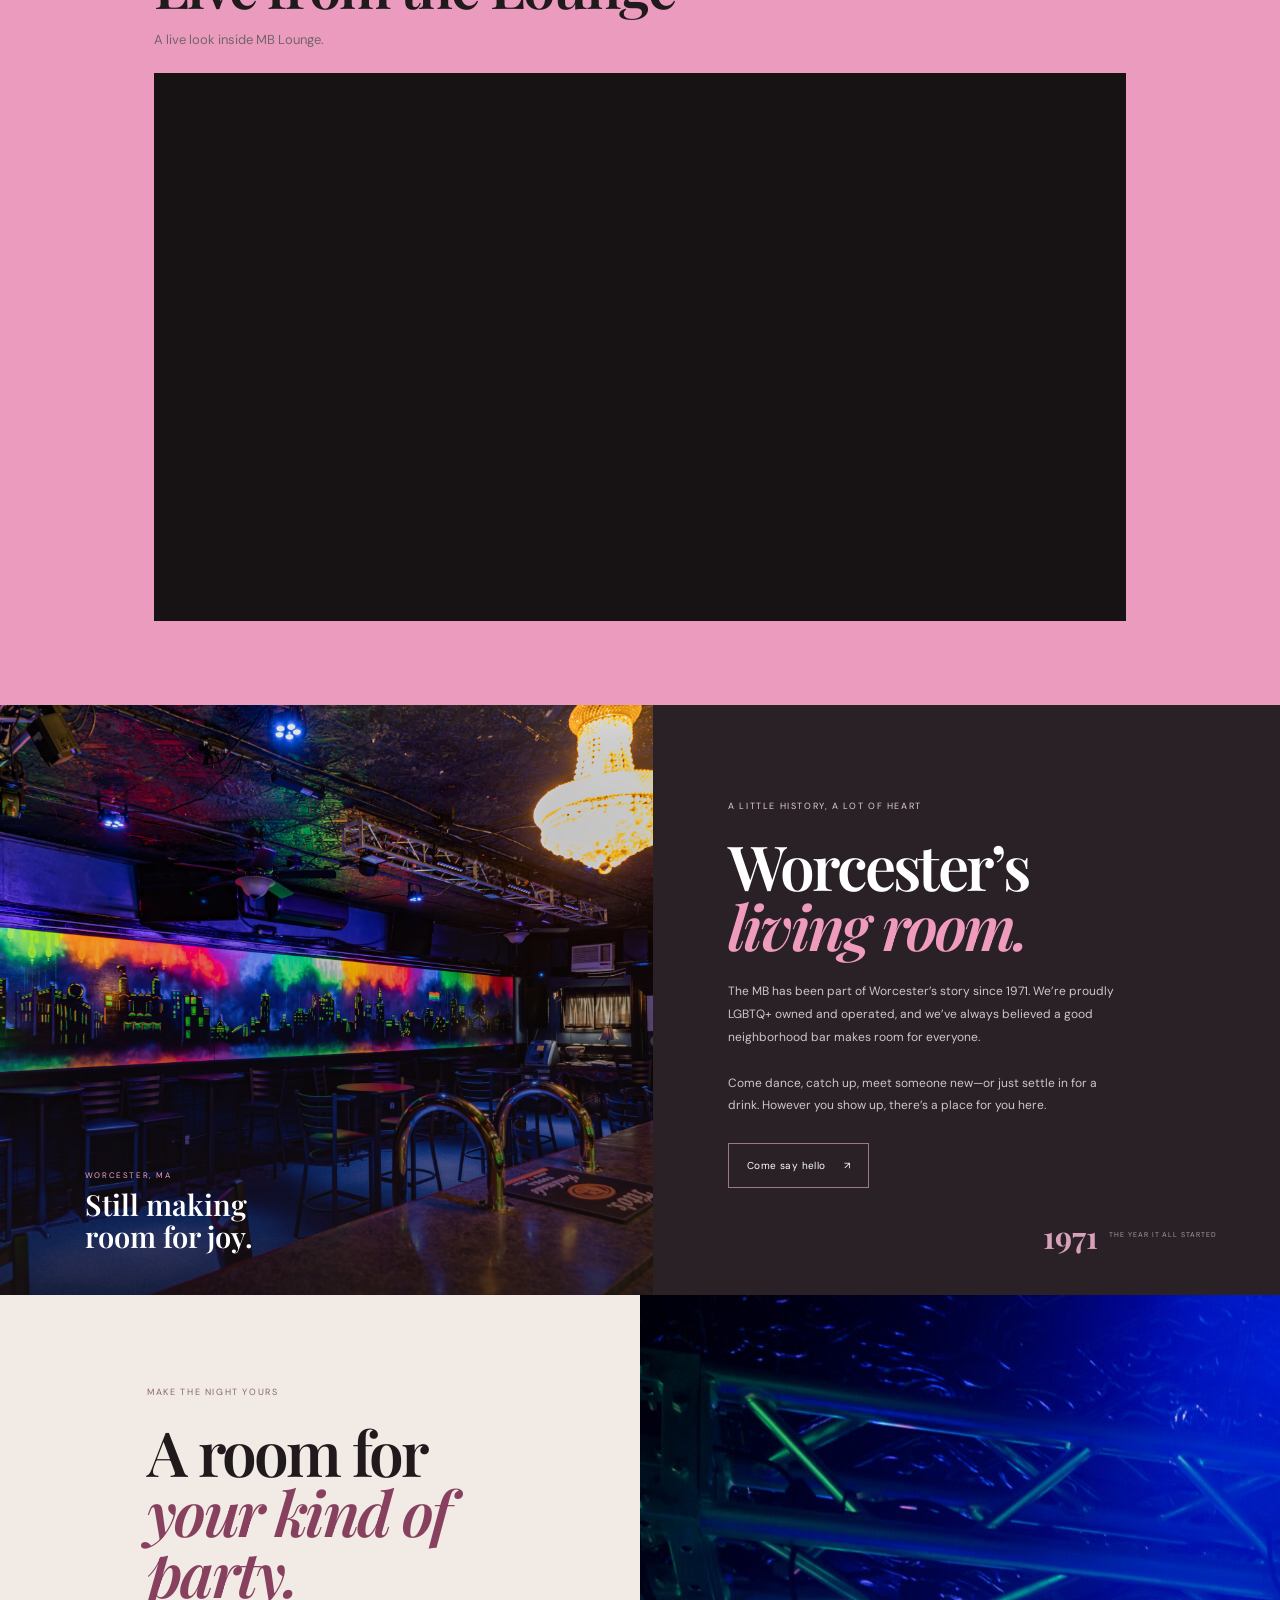
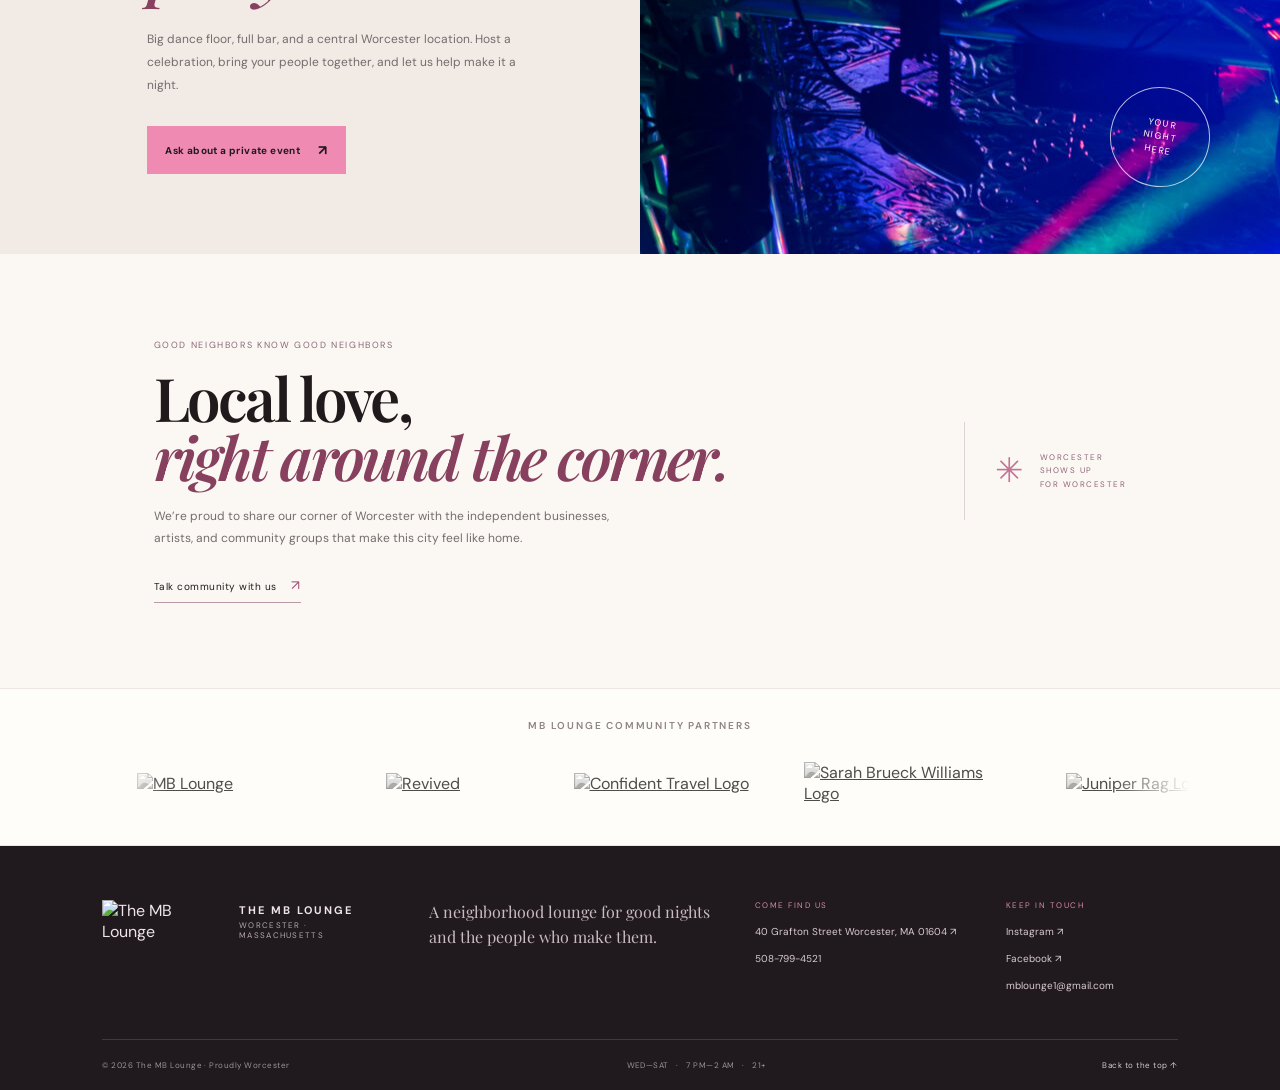
==== commit db18be6e: "Add per-module background color controls" ====
--- a/index.html
+++ b/index.html
@@ -10,8 +10,8 @@
     <link rel="preconnect" href="https://fonts.gstatic.com" crossorigin />
     <link href="https://fonts.googleapis.com/css2?family=DM+Sans:wght@400;500;600;700&amp;family=Playfair+Display:wght@600;700;800&amp;display=swap" rel="stylesheet" />
     <link rel="stylesheet" href="styles.css?v=4" />
-    <link rel="stylesheet" href="cms-styles.css?v=2" />
-    <script src="script.js?v=9" defer></script>
+    <link rel="stylesheet" href="cms-styles.css?v=3" />
+    <script src="script.js?v=10" defer></script>
   </head>
   <body>
     <a class="skip-link" href="#main">Skip to content</a>
--- a/cms-styles.css
+++ b/cms-styles.css
@@ -22,6 +22,9 @@
 @media(max-width:640px){.cms-logo-ticker-section{padding:24px 0}.cms-logo-ticker-heading{padding:0 20px}.cms-logo-ticker-item{width:120px;height:55px}.cms-logo-ticker-item img{max-height:42px}}
 @media(prefers-reduced-motion:reduce){.cms-logo-ticker-track,.cms-logo-ticker-track.ticker-right,.cms-logo-ticker-track.ticker-float .cms-logo-ticker-item{animation:none!important;transform:none!important}.cms-logo-ticker-track .cms-logo-ticker-row:nth-child(2){display:none}}
 
+/* Optional per-section CMS background overrides. */
+.hero[style*="--cms-module-background"] .hero-shade{background:linear-gradient(90deg,var(--cms-module-background) 0%,var(--cms-module-background) 27%,color-mix(in srgb,var(--cms-module-background) 91%,transparent) 39%,rgba(33,26,29,.43) 66%,rgba(33,26,29,.2) 100%),linear-gradient(0deg,rgba(20,13,17,.56),transparent 32%)}
+.cms-promo-section[style*="--cms-module-background"]{background-color:var(--cms-module-background);background-image:linear-gradient(90deg,color-mix(in srgb,var(--cms-module-background) 95%,transparent),color-mix(in srgb,var(--cms-module-background) 60%,transparent)),var(--promo-image,none);background-position:center,center;background-size:cover,cover}
 /* Event actions remain clear and keyboard-visible on both card treatments. */
 .event-calendar-link{display:inline-flex;align-items:center;min-height:32px;margin-top:10px;color:#87415f;font-size:10px;font-weight:700;text-decoration:none;border-bottom:1px solid #d8bdca;padding:2px 0;transition:color .2s,border-color .2s}
 .event-calendar-link:hover{color:#b04d78;border-color:#b04d78}
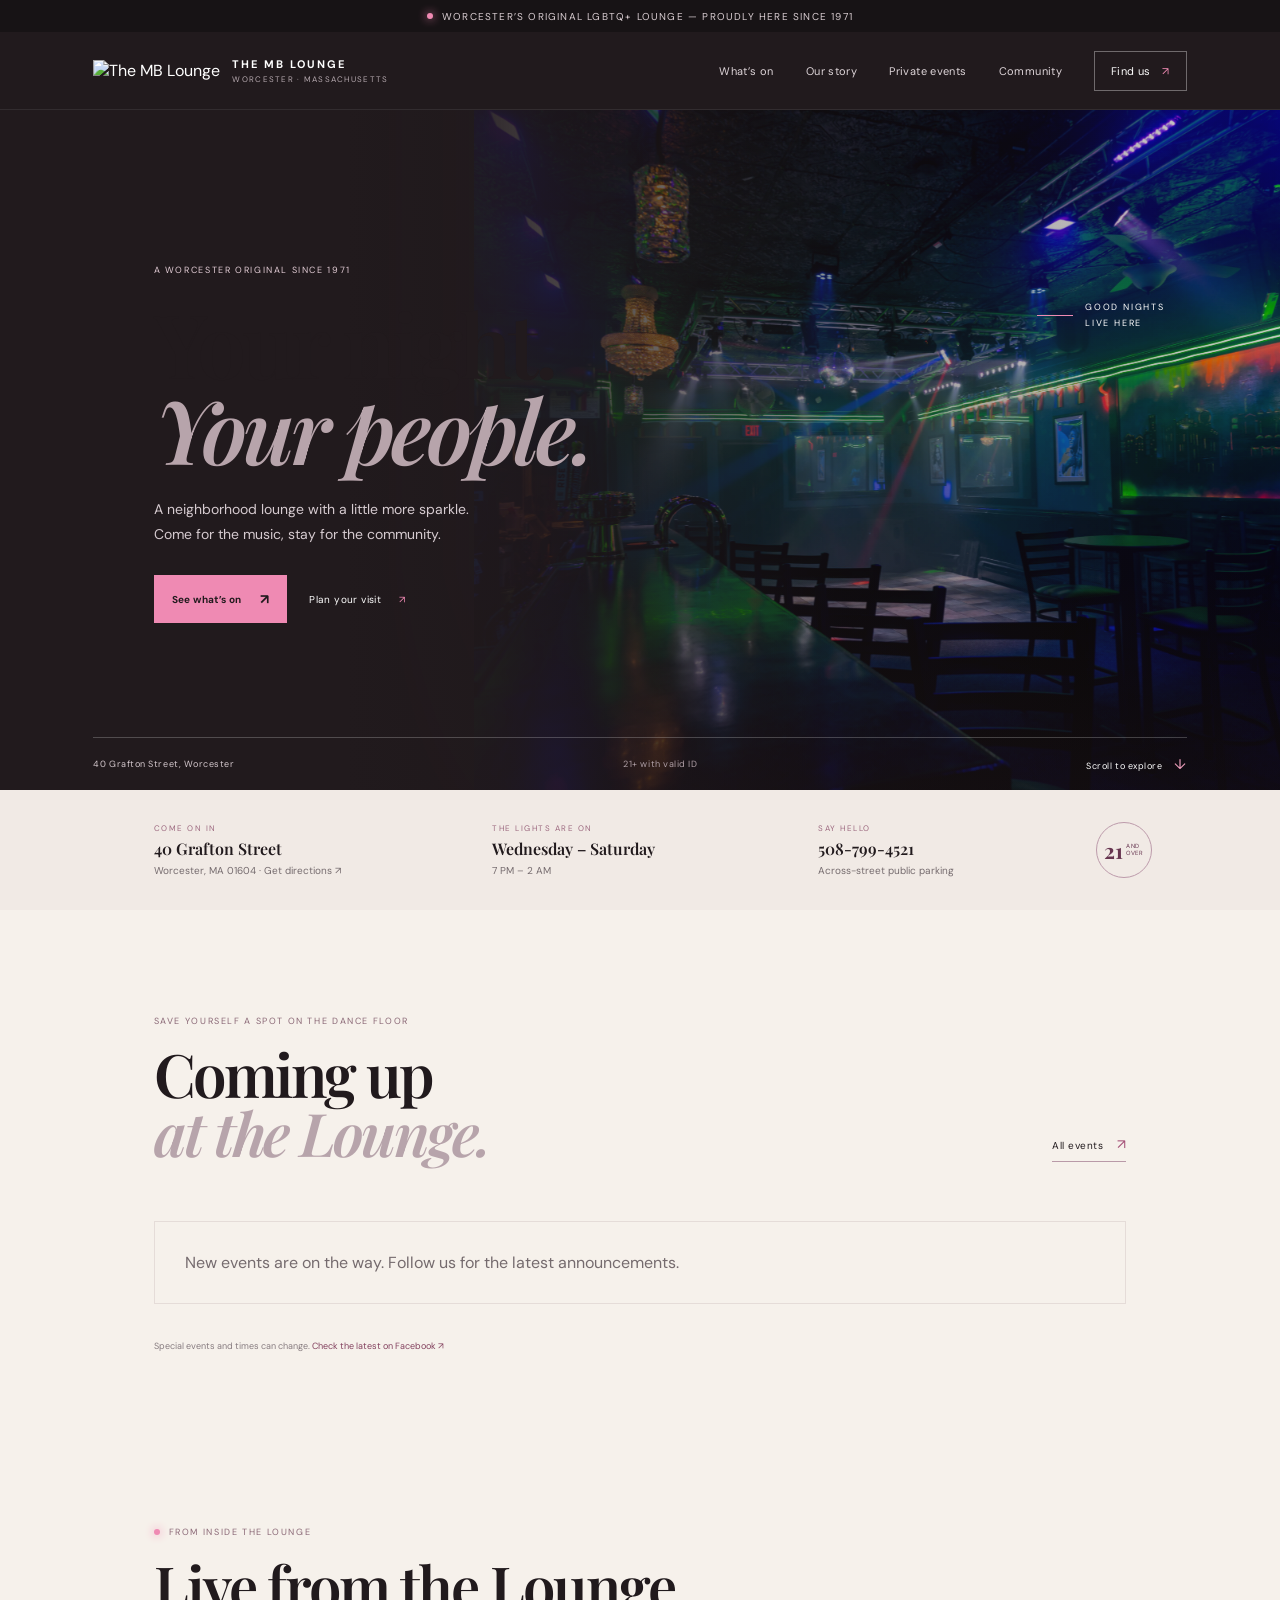
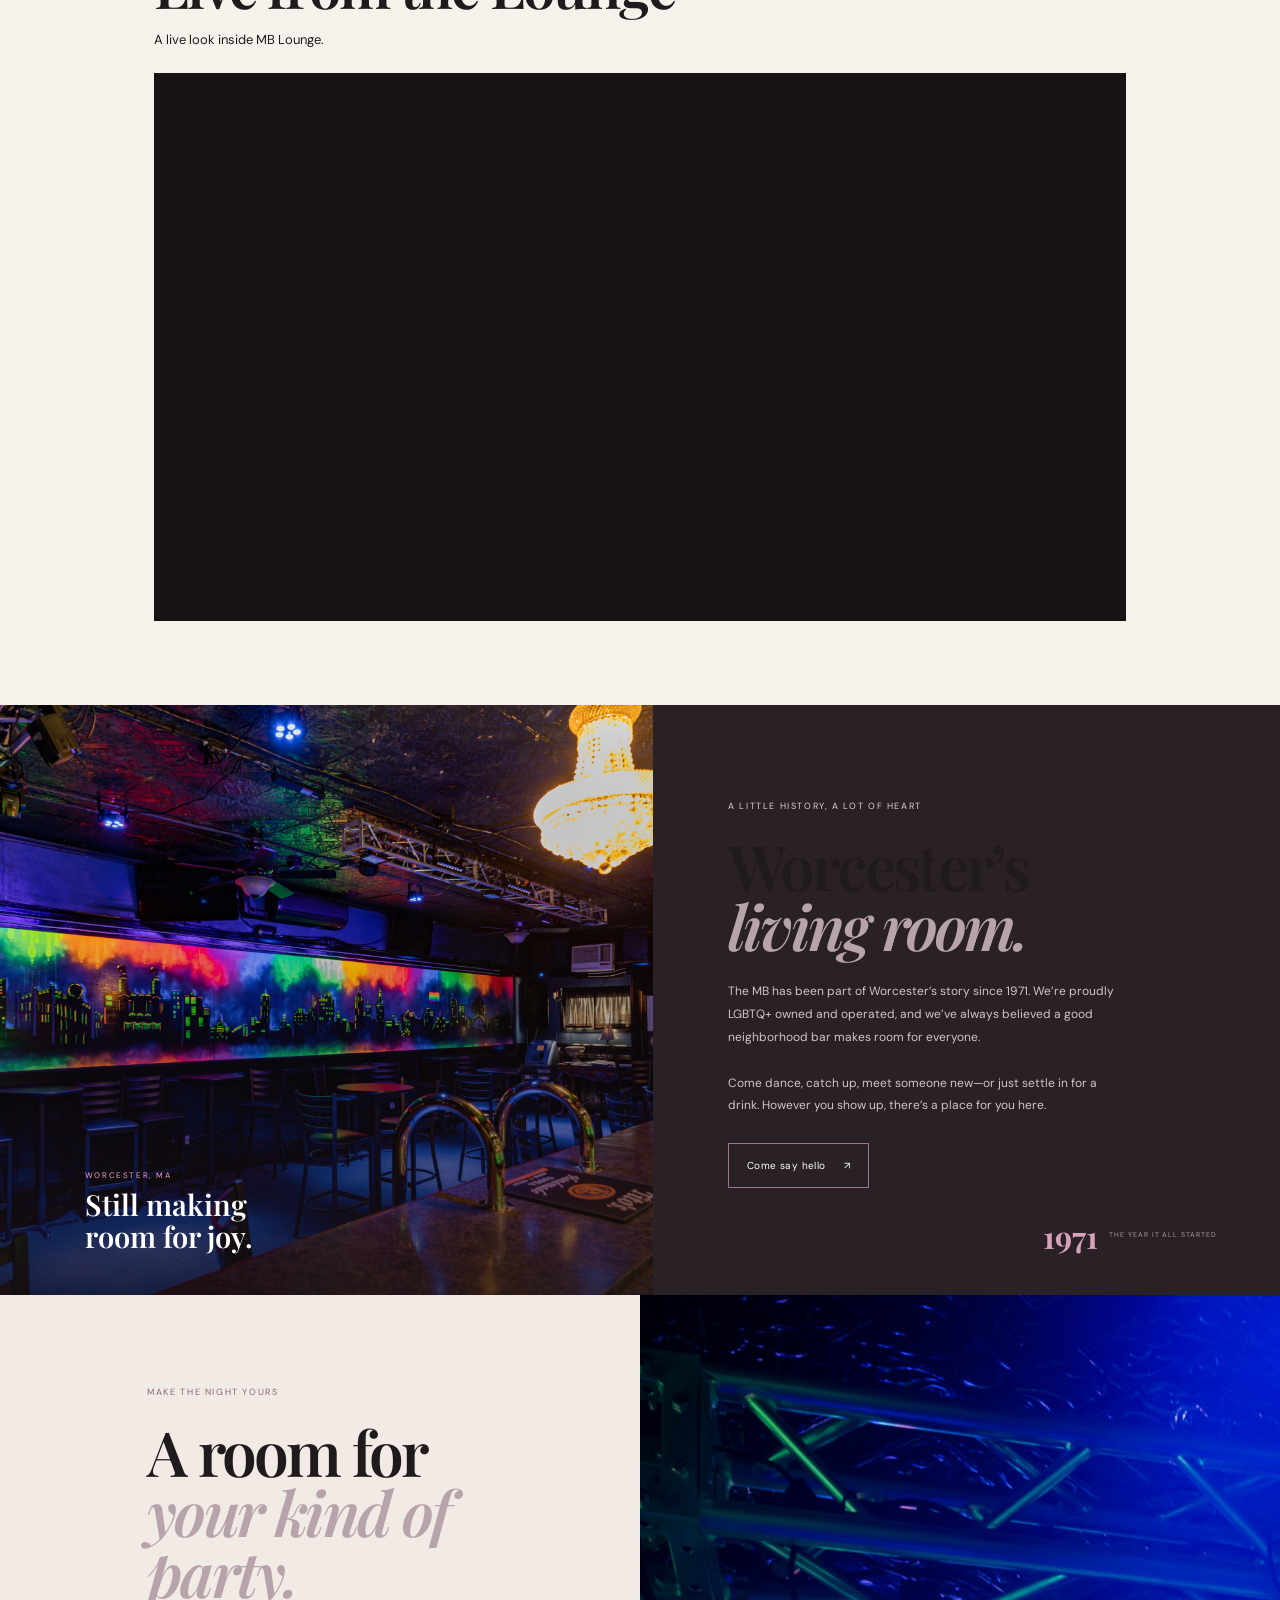
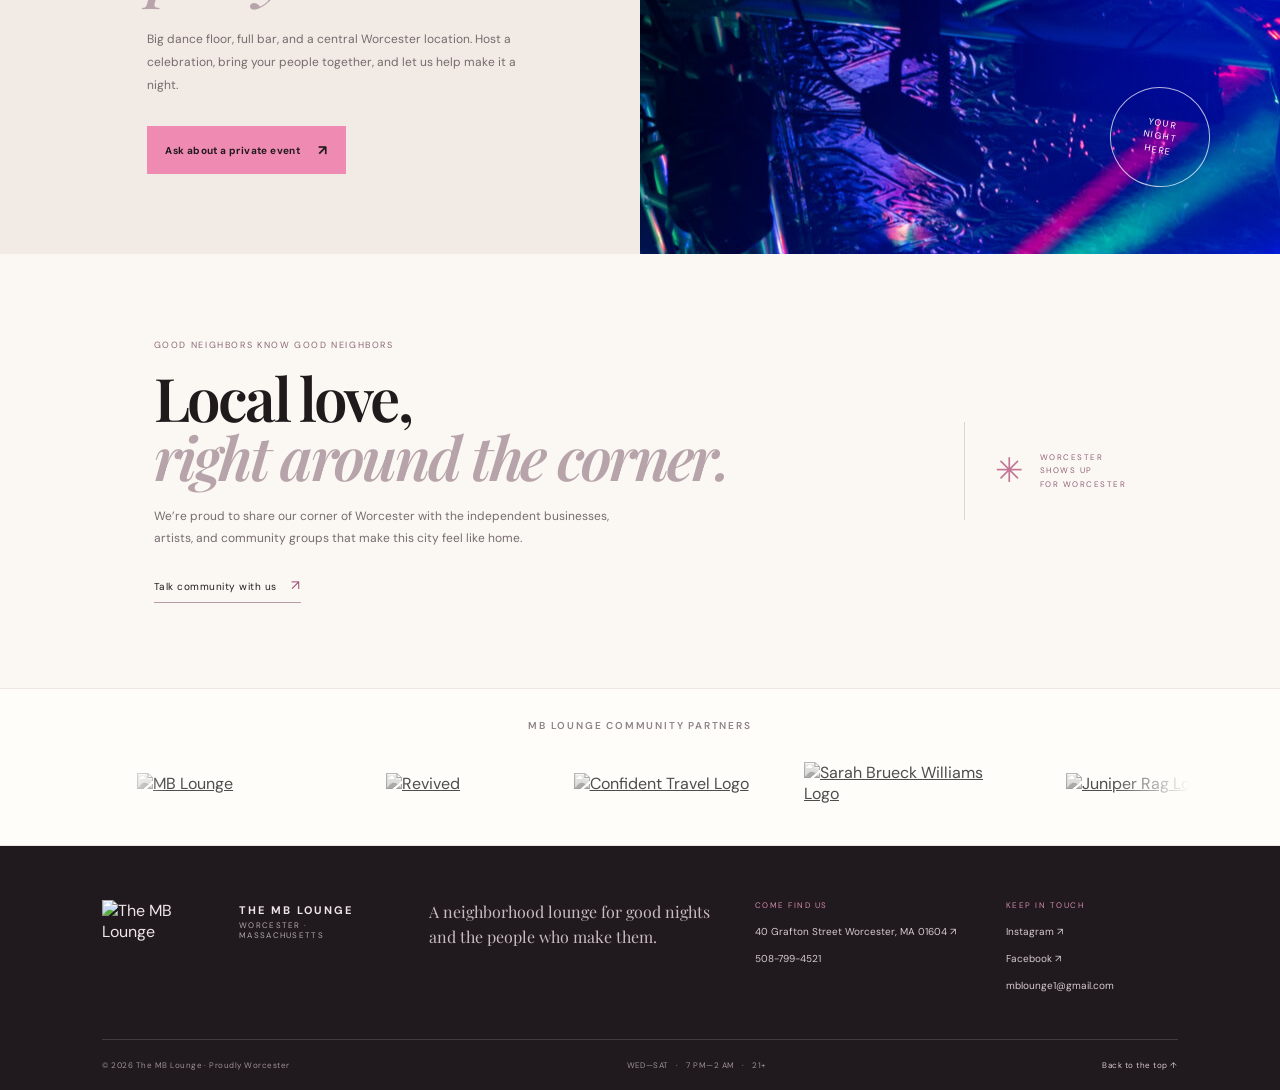
==== commit 5c8e39a9: "Fix module color overrides and add font colors" ====
--- a/index.html
+++ b/index.html
@@ -10,8 +10,8 @@
     <link rel="preconnect" href="https://fonts.gstatic.com" crossorigin />
     <link href="https://fonts.googleapis.com/css2?family=DM+Sans:wght@400;500;600;700&amp;family=Playfair+Display:wght@600;700;800&amp;display=swap" rel="stylesheet" />
     <link rel="stylesheet" href="styles.css?v=4" />
-    <link rel="stylesheet" href="cms-styles.css?v=3" />
-    <script src="script.js?v=10" defer></script>
+    <link rel="stylesheet" href="cms-styles.css?v=4" />
+    <script src="script.js?v=11" defer></script>
   </head>
   <body>
     <a class="skip-link" href="#main">Skip to content</a>
--- a/cms-styles.css
+++ b/cms-styles.css
@@ -1,4 +1,9 @@
-.cms-logo-ticker-section{padding:30px 7%;background:#fffdfa;color:#211a1d;border-top:1px solid #eee6e2;border-bottom:1px solid #eee6e2}
+.cms-logo-ticker-section{padding:30px 7%;background-color:var(--cms-module-background,#fffdfa);color:var(--cms-module-color,#211a1d);border-top:1px solid #eee6e2;border-bottom:1px solid #eee6e2}
+.hero{background-color:var(--cms-module-background,var(--ink))}.hero-shade{background:linear-gradient(90deg,var(--cms-module-background,var(--ink)) 0%,var(--cms-module-background,var(--ink)) 27%,color-mix(in srgb,var(--cms-module-background,var(--ink)) 91%,transparent) 39%,color-mix(in srgb,var(--cms-module-background,var(--ink)) 43%,transparent) 66%,color-mix(in srgb,var(--cms-module-background,var(--ink)) 20%,transparent) 100%),linear-gradient(0deg,rgba(20,13,17,.56),transparent 32%)}
+.hero,.section,.story-section,.private-section,.community-section,.live-video-section,.cms-rich-section,.cms-gallery-section,.cms-logo-section,.cms-logo-ticker-section,.cms-promo-section{color:var(--cms-module-color,inherit)}
+.hero h1 em,.section h2 em,.story-copy h2 em,.private-copy h2 em,.community-inner h2 em{color:var(--cms-module-color,var(--highlight))}
+.cms-promo-section{background:linear-gradient(90deg,color-mix(in srgb,var(--cms-module-background,var(--ink)) 95%,transparent),color-mix(in srgb,var(--cms-module-background,var(--ink)) 56%,transparent)),var(--promo-image) center/cover;background-color:var(--cms-module-background,var(--ink));color:var(--cms-module-color,#fff)}
+.cms-promo-inner>p,.live-video-caption,.cms-rich-inner>p{color:var(--cms-module-color,inherit)}
 .cms-logo-ticker-inner{max-width:1280px;margin:0 auto}
 .cms-logo-ticker-heading{margin:0 0 18px;text-align:center;font:600 10px/1.4 var(--sans);letter-spacing:.18em;text-transform:uppercase;color:#8e8386}
 .cms-logo-ticker-viewport{overflow:hidden;outline-offset:4px;mask-image:linear-gradient(90deg,transparent,#000 7%,#000 93%,transparent)}
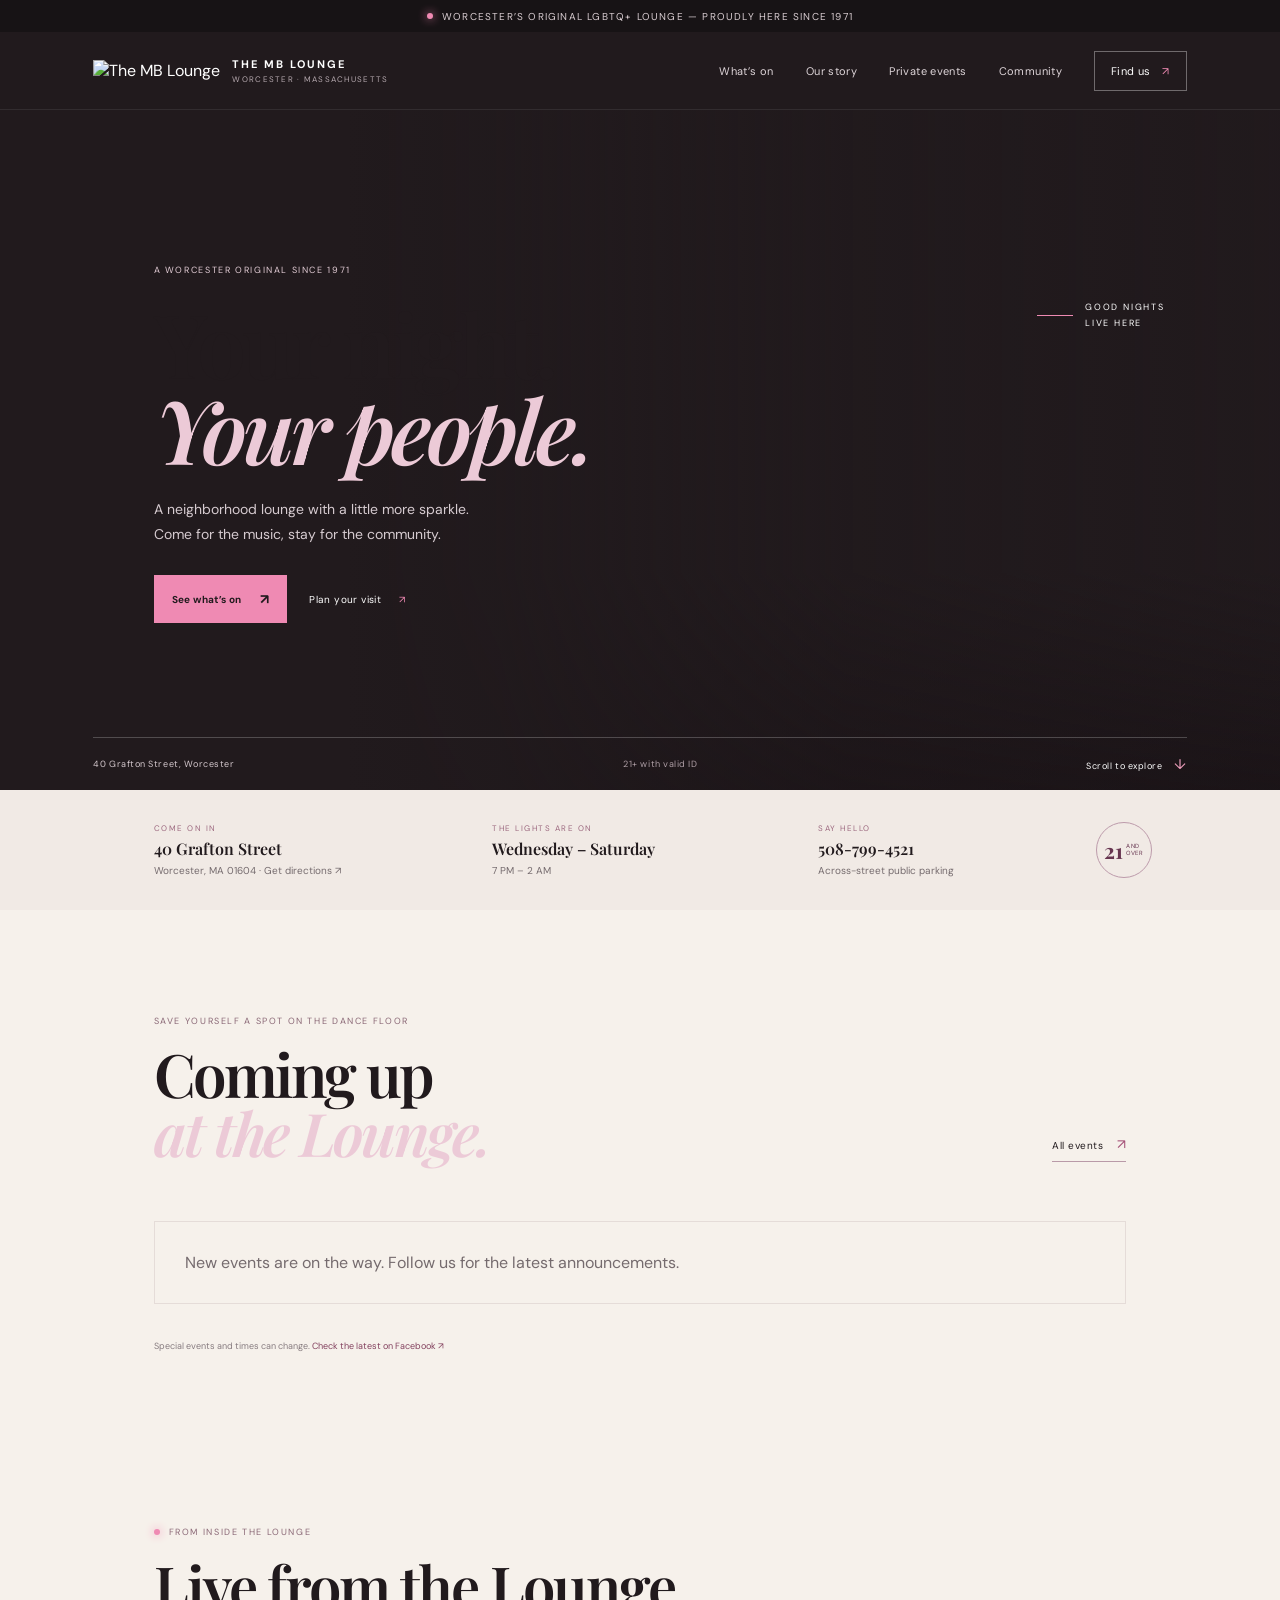
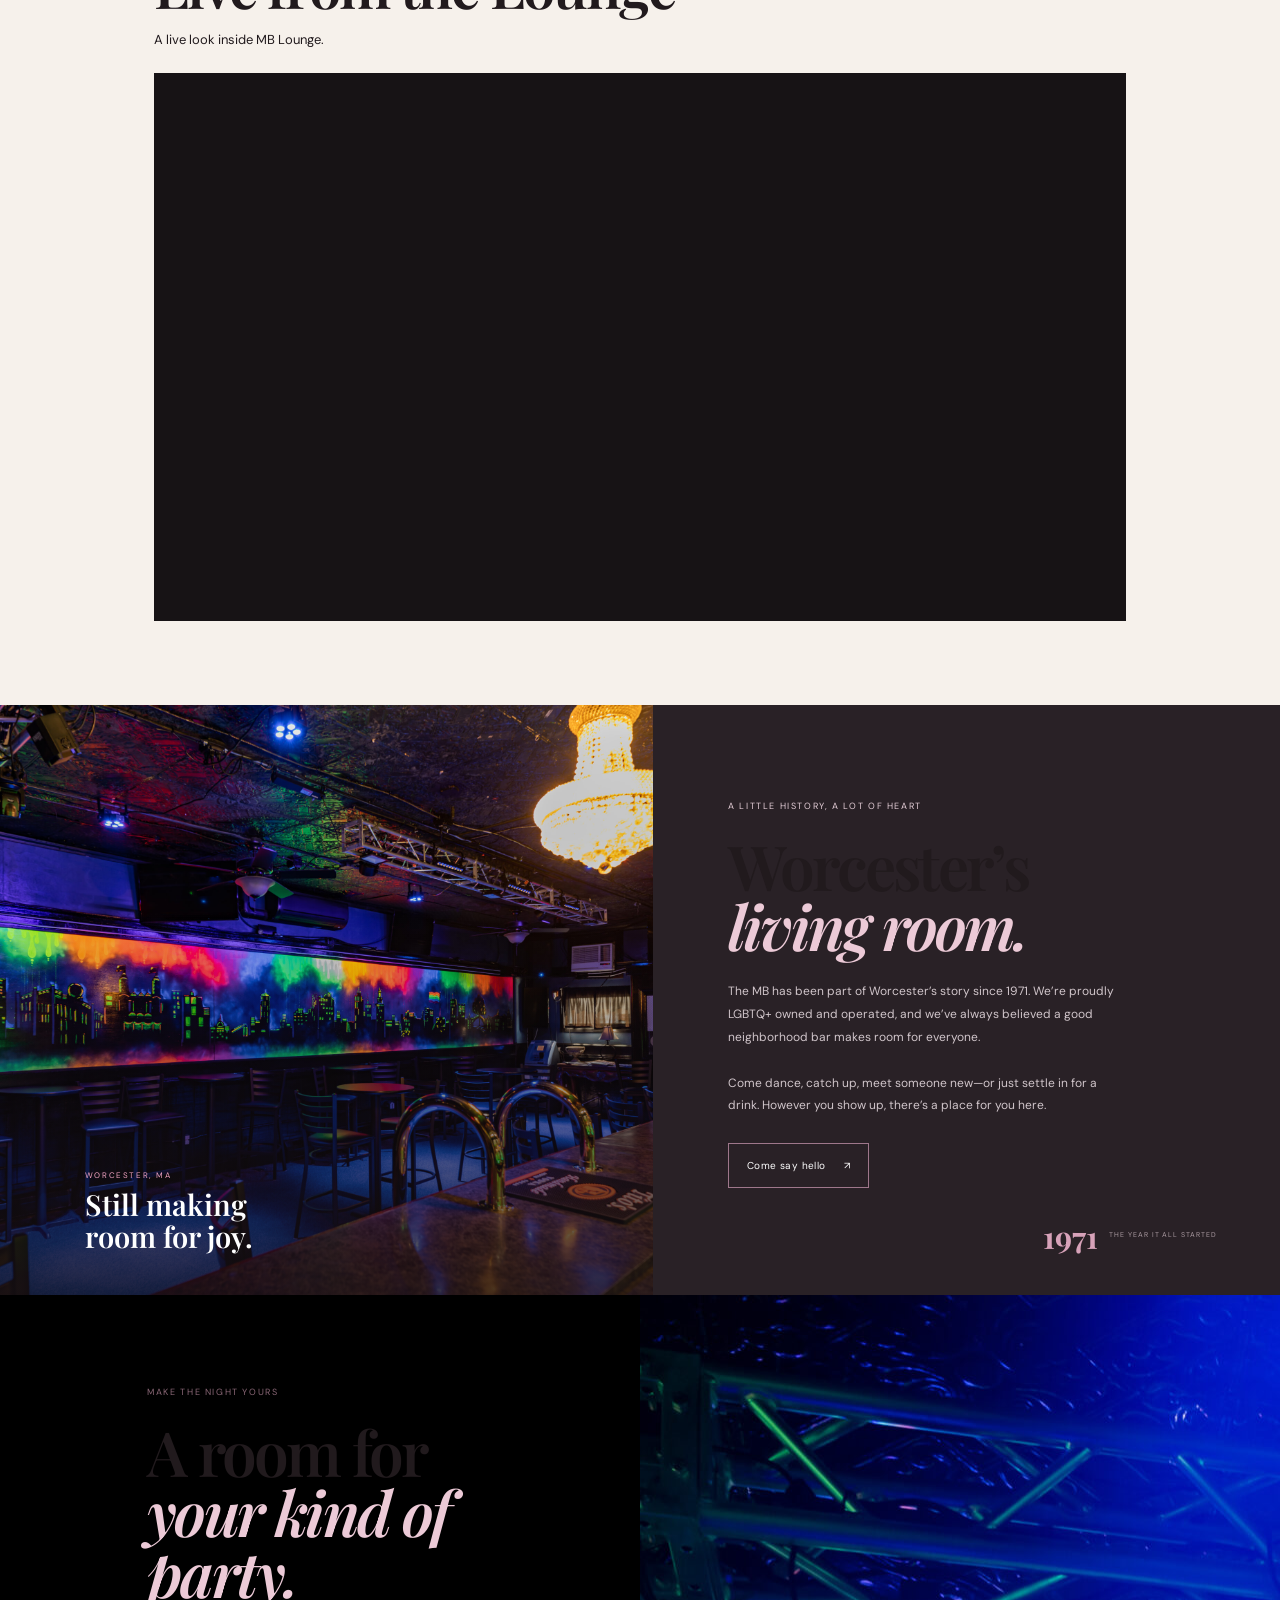
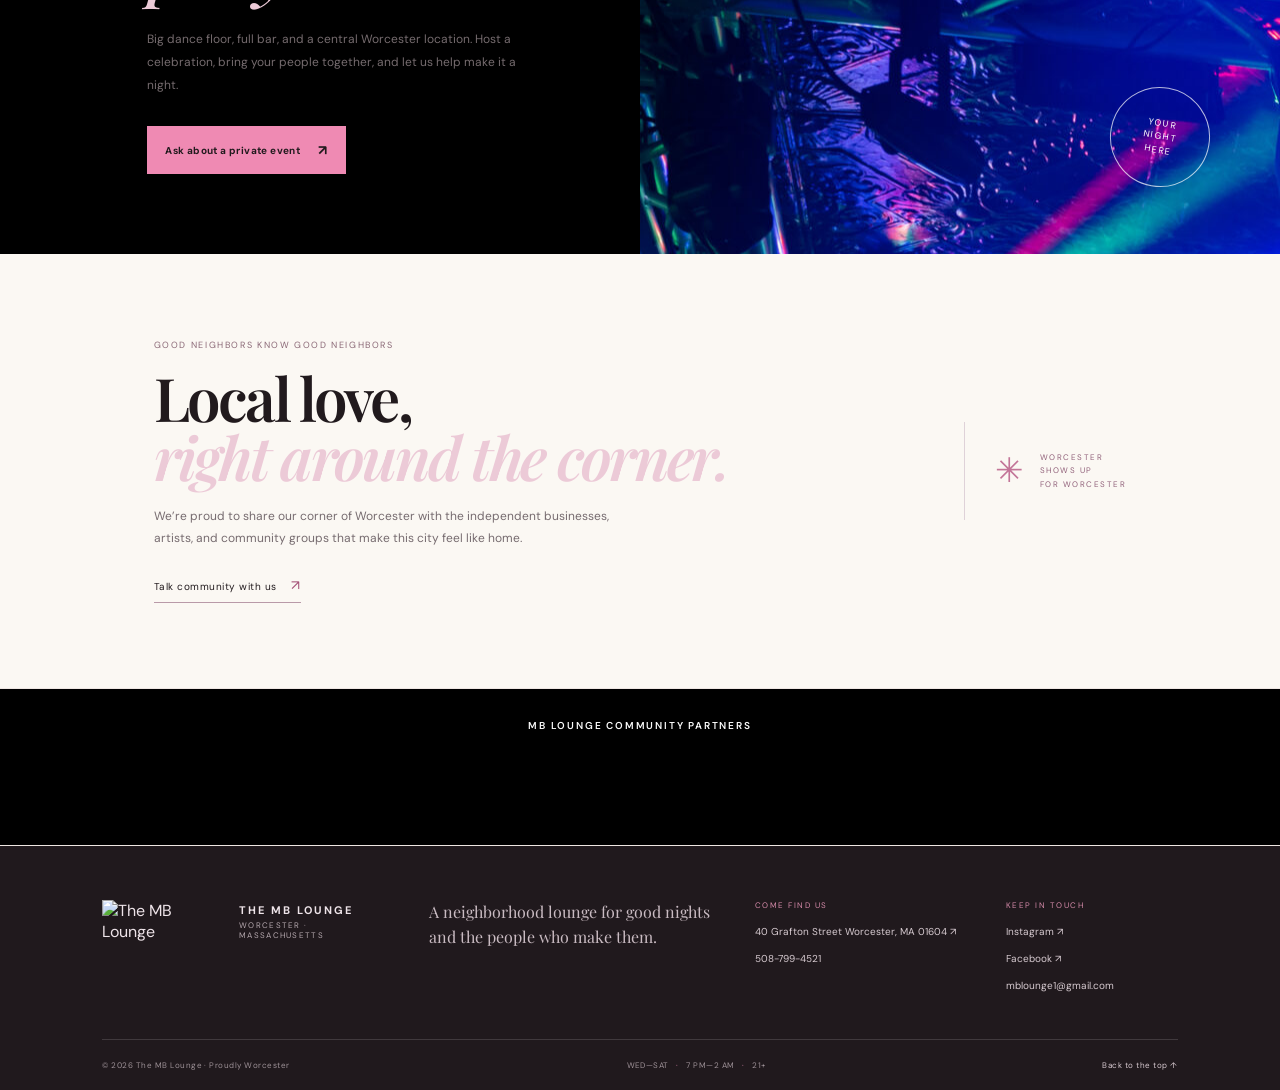
==== commit 9a92ae17: "Move events into separate CMS collection" ====
--- a/index.html
+++ b/index.html
@@ -11,7 +11,7 @@
     <link href="https://fonts.googleapis.com/css2?family=DM+Sans:wght@400;500;600;700&amp;family=Playfair+Display:wght@600;700;800&amp;display=swap" rel="stylesheet" />
     <link rel="stylesheet" href="styles.css?v=4" />
     <link rel="stylesheet" href="cms-styles.css?v=4" />
-    <script src="script.js?v=11" defer></script>
+    <script src="script.js?v=12" defer></script>
   </head>
   <body>
     <a class="skip-link" href="#main">Skip to content</a>
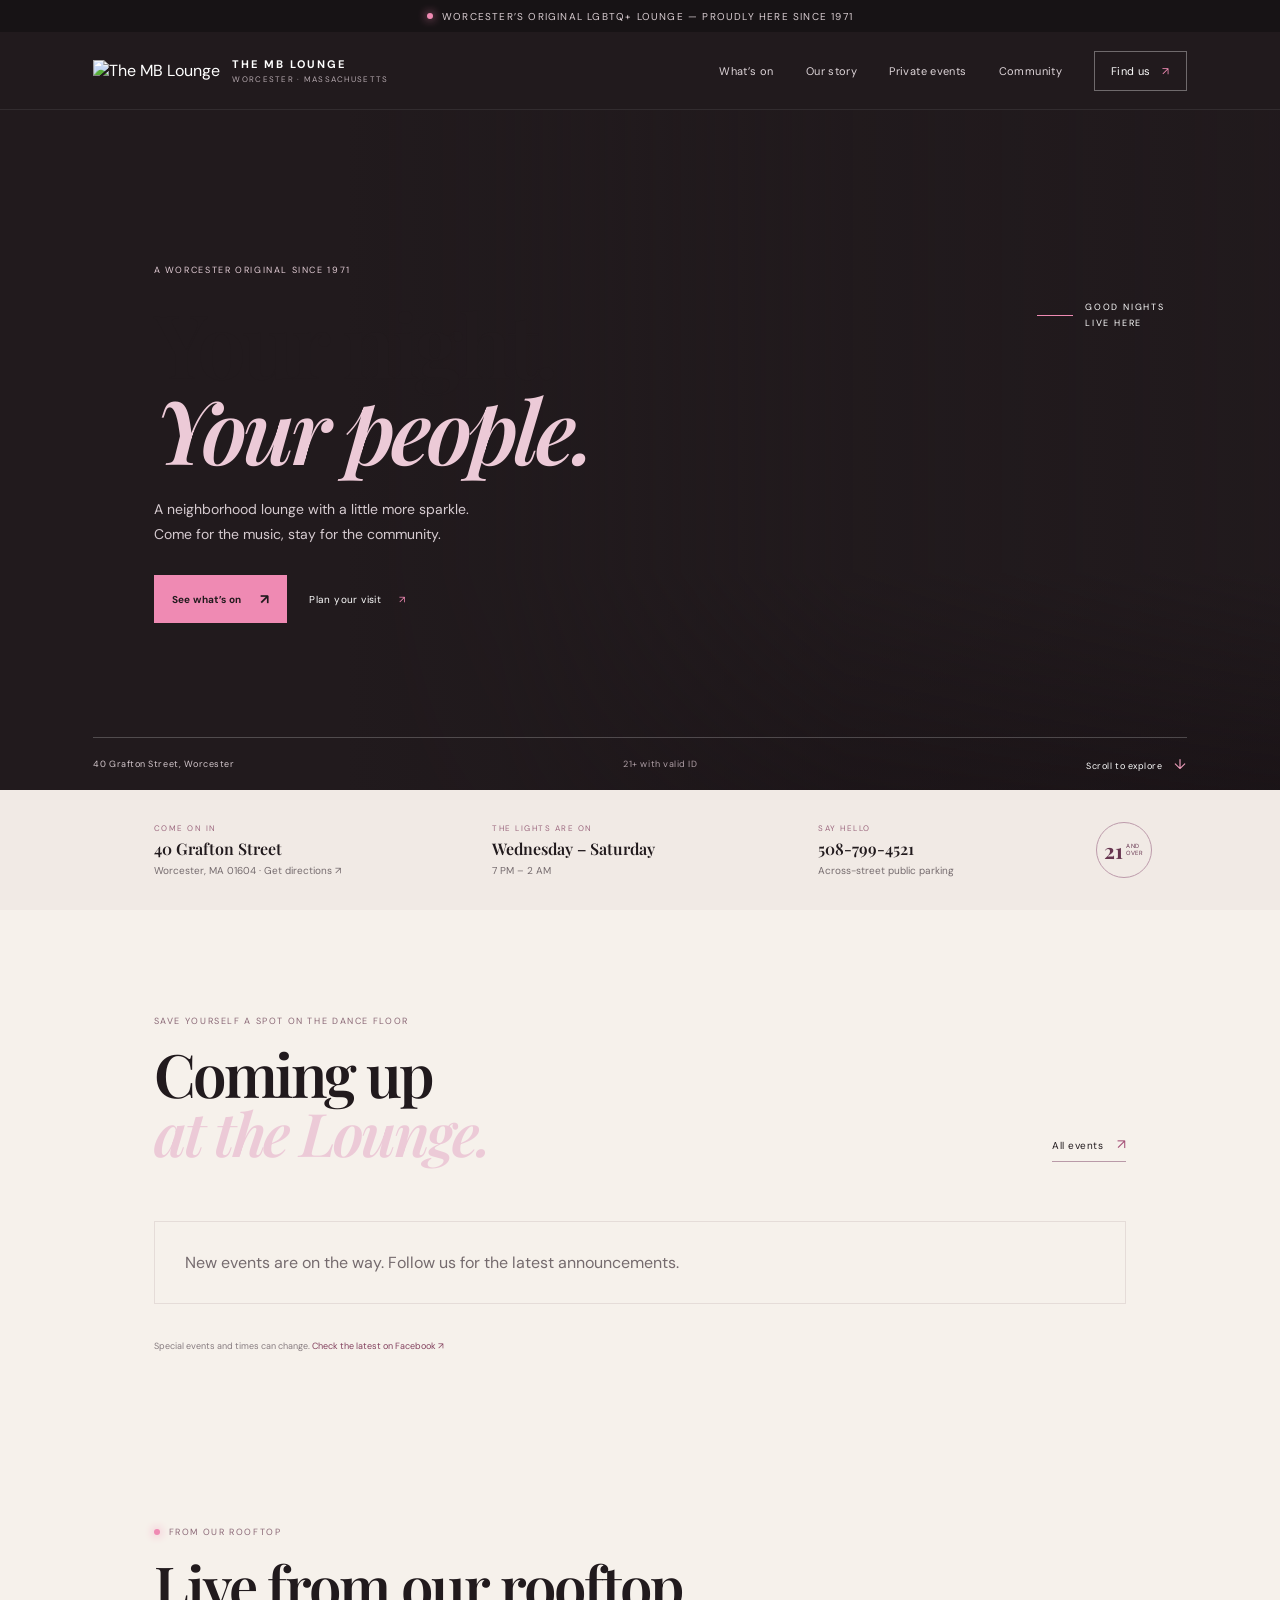
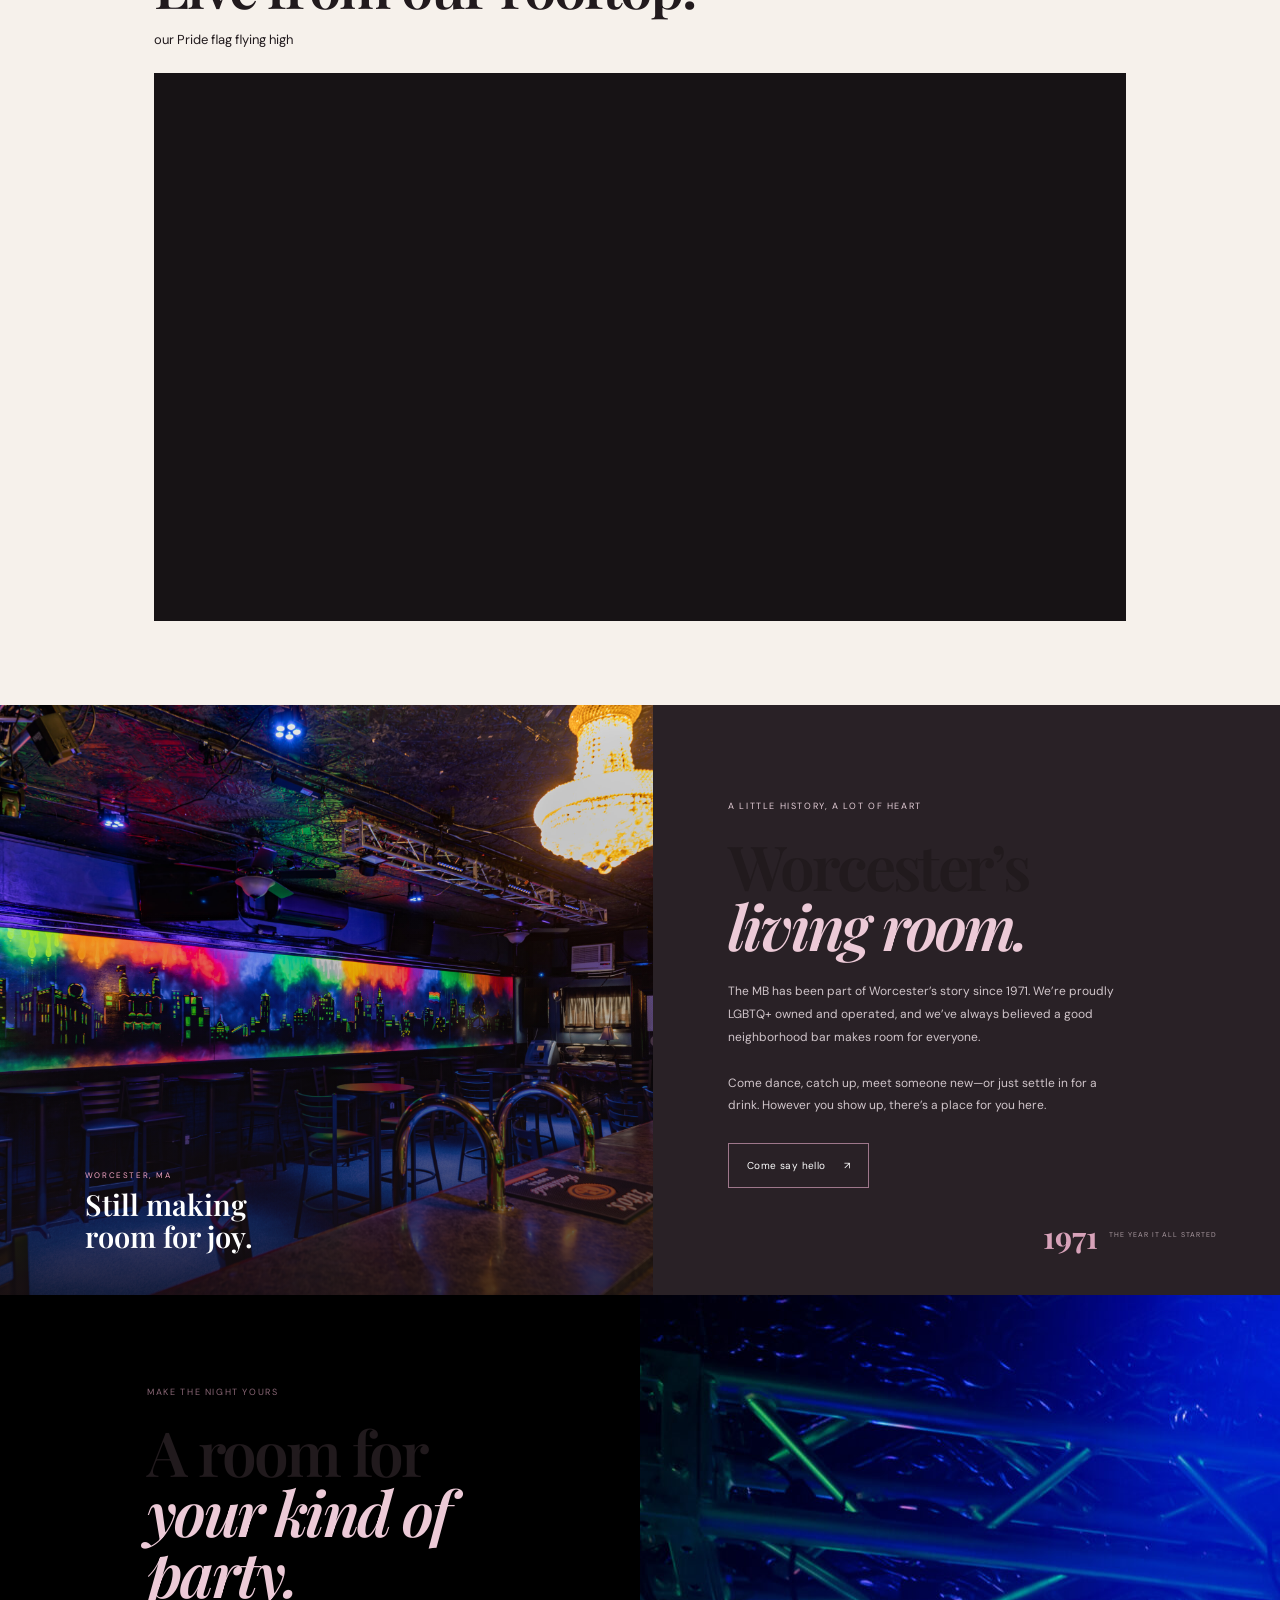
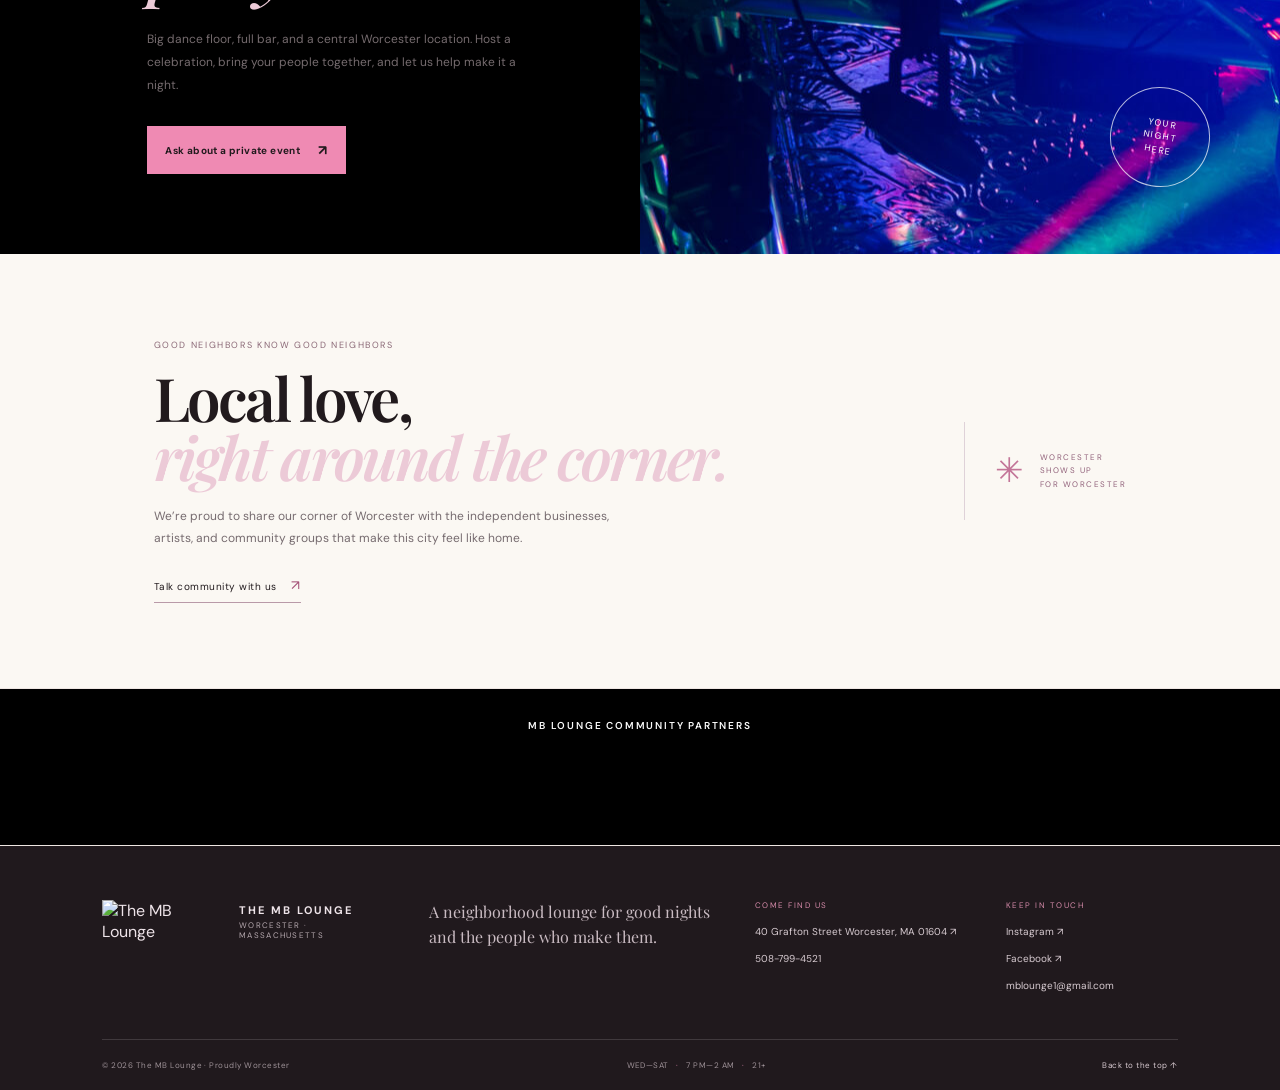
==== commit d76cbc0f: "Update live video rooftop label" ====
--- a/index.html
+++ b/index.html
@@ -11,7 +11,7 @@
     <link href="https://fonts.googleapis.com/css2?family=DM+Sans:wght@400;500;600;700&amp;family=Playfair+Display:wght@600;700;800&amp;display=swap" rel="stylesheet" />
     <link rel="stylesheet" href="styles.css?v=4" />
     <link rel="stylesheet" href="cms-styles.css?v=4" />
-    <script src="script.js?v=12" defer></script>
+    <script src="script.js?v=13" defer></script>
   </head>
   <body>
     <a class="skip-link" href="#main">Skip to content</a>
